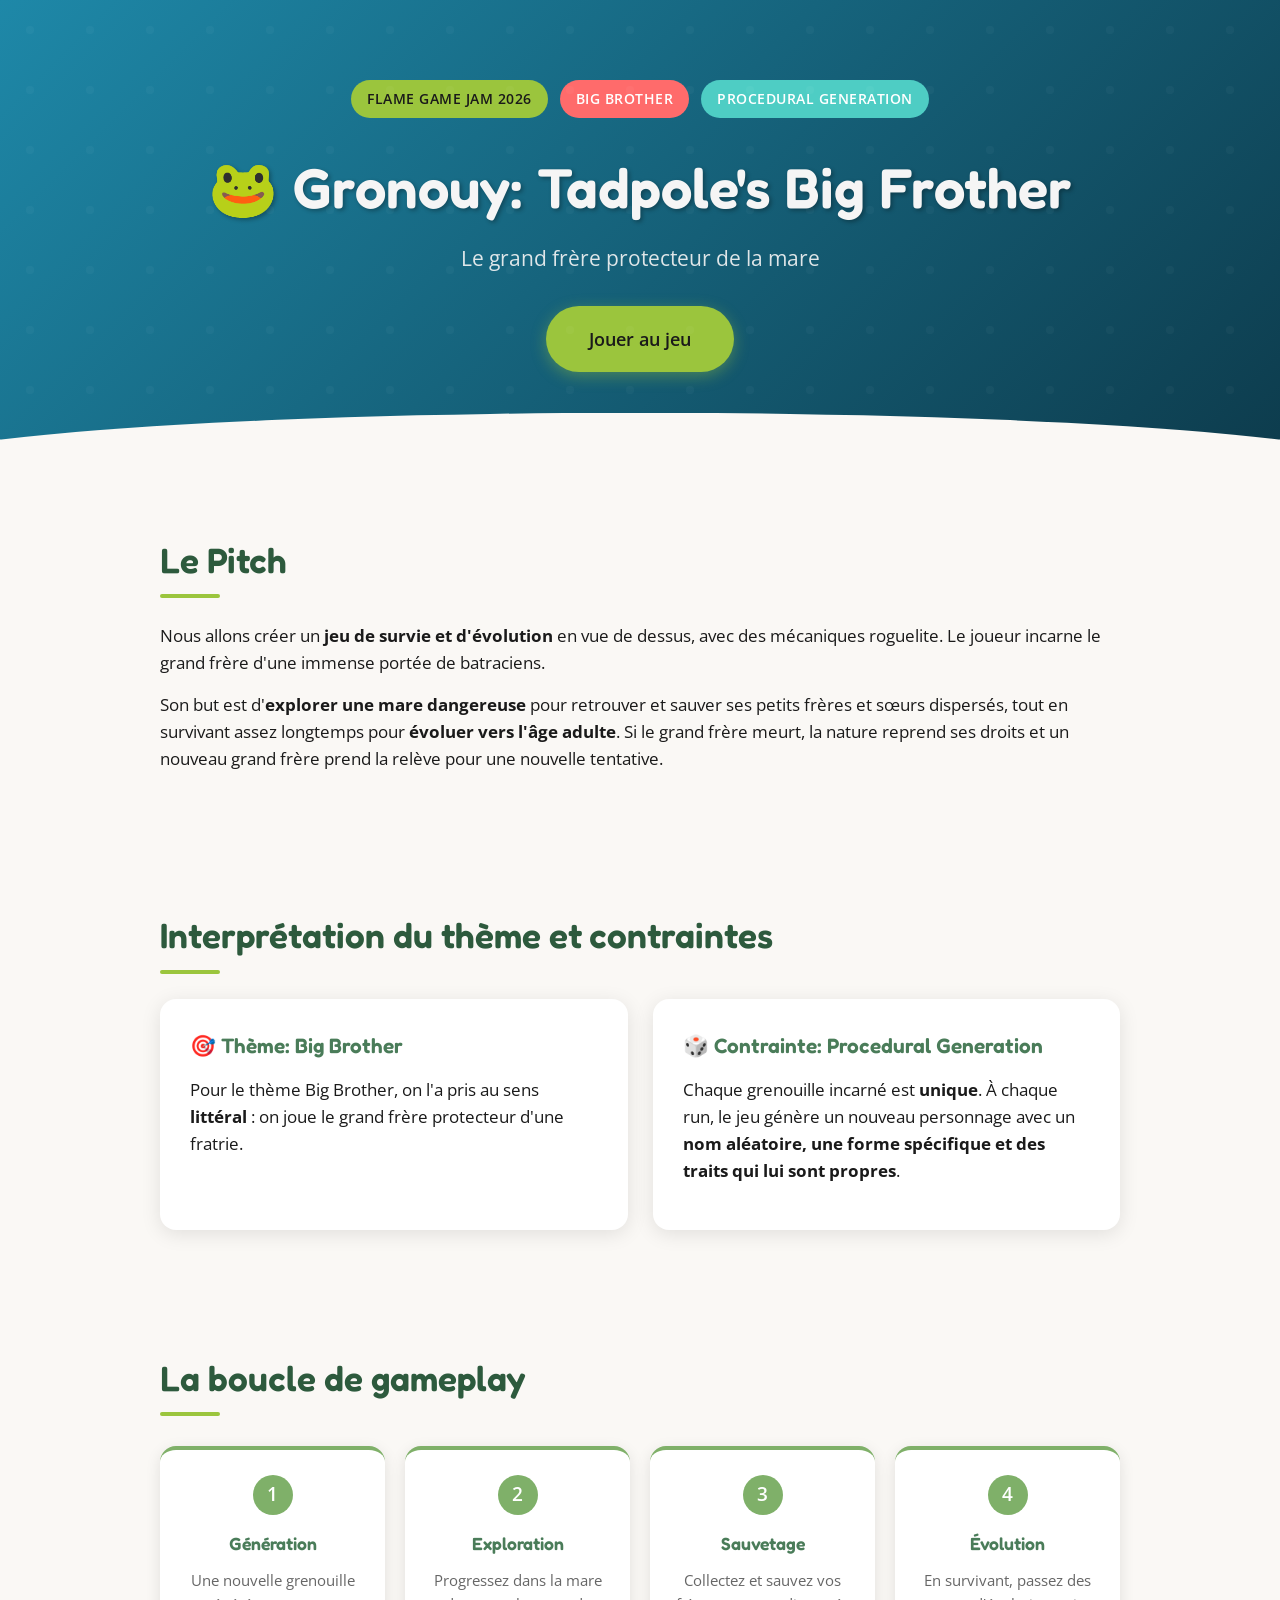
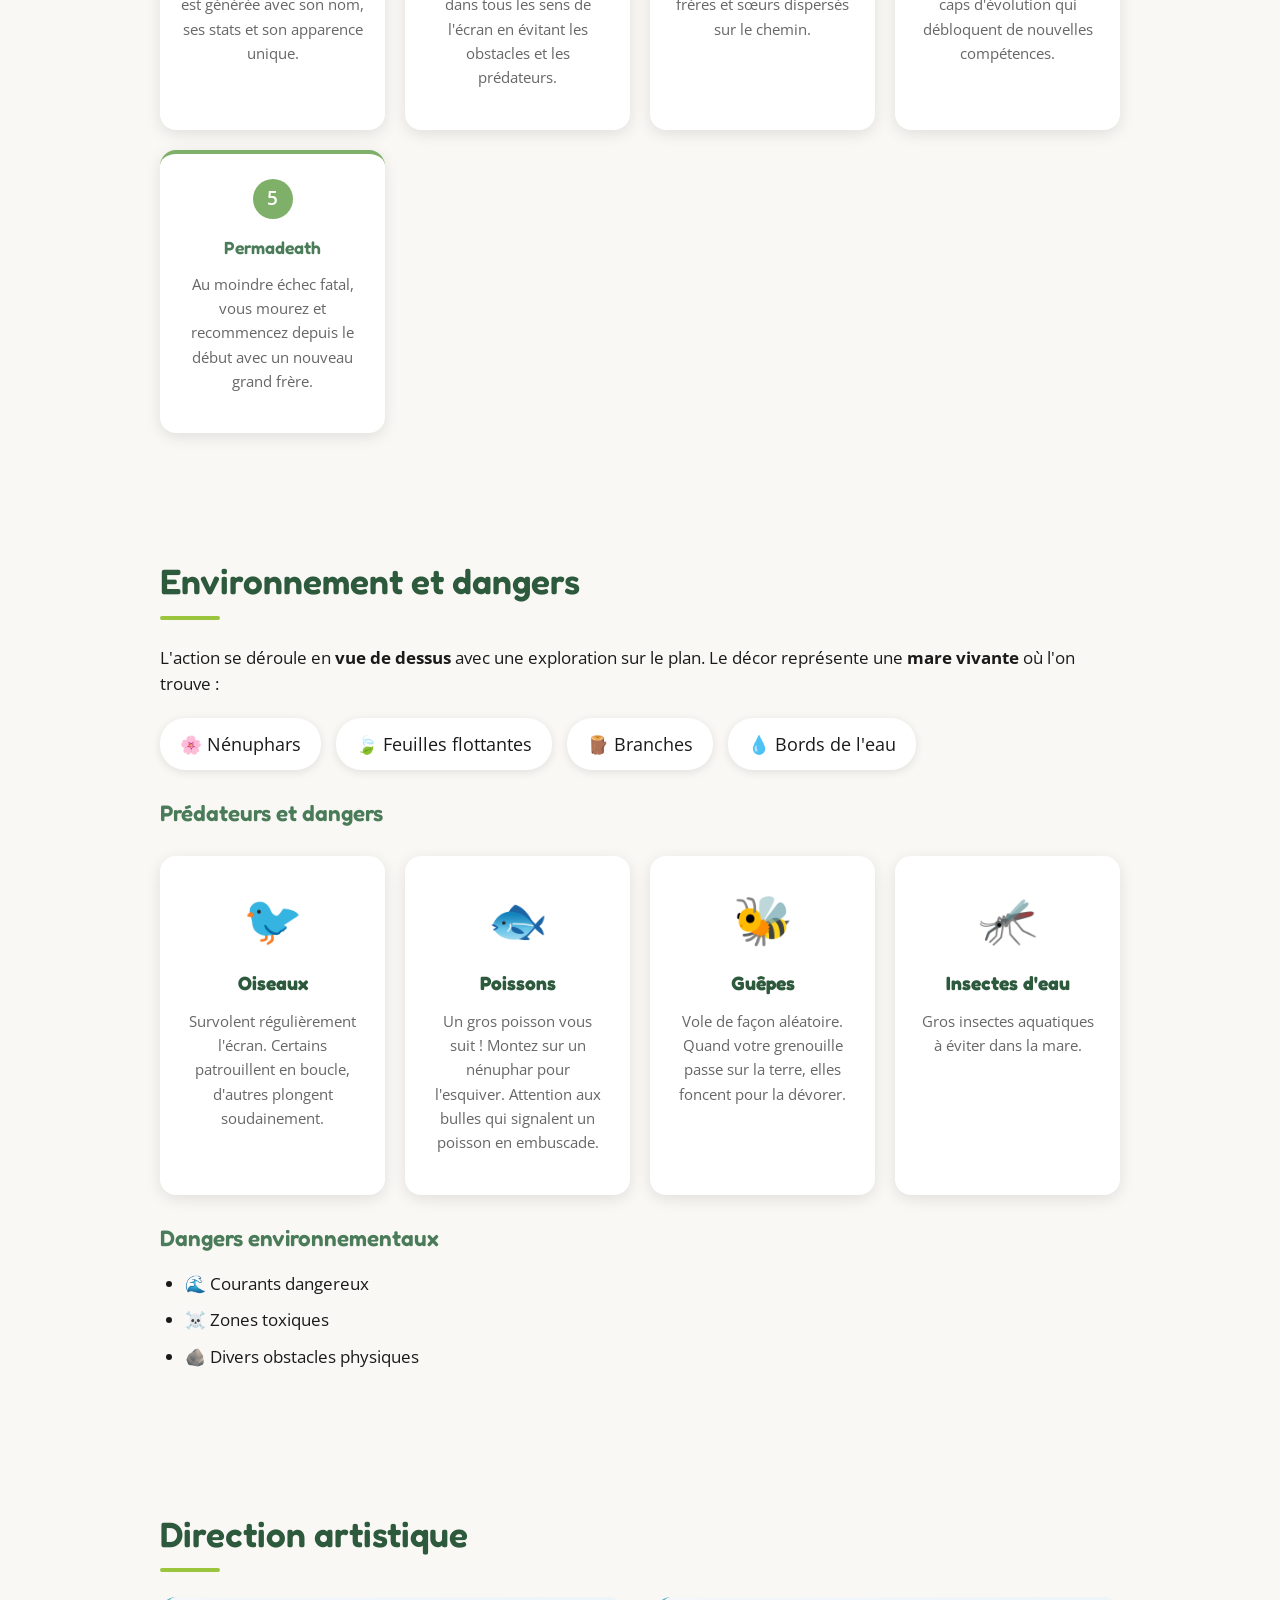
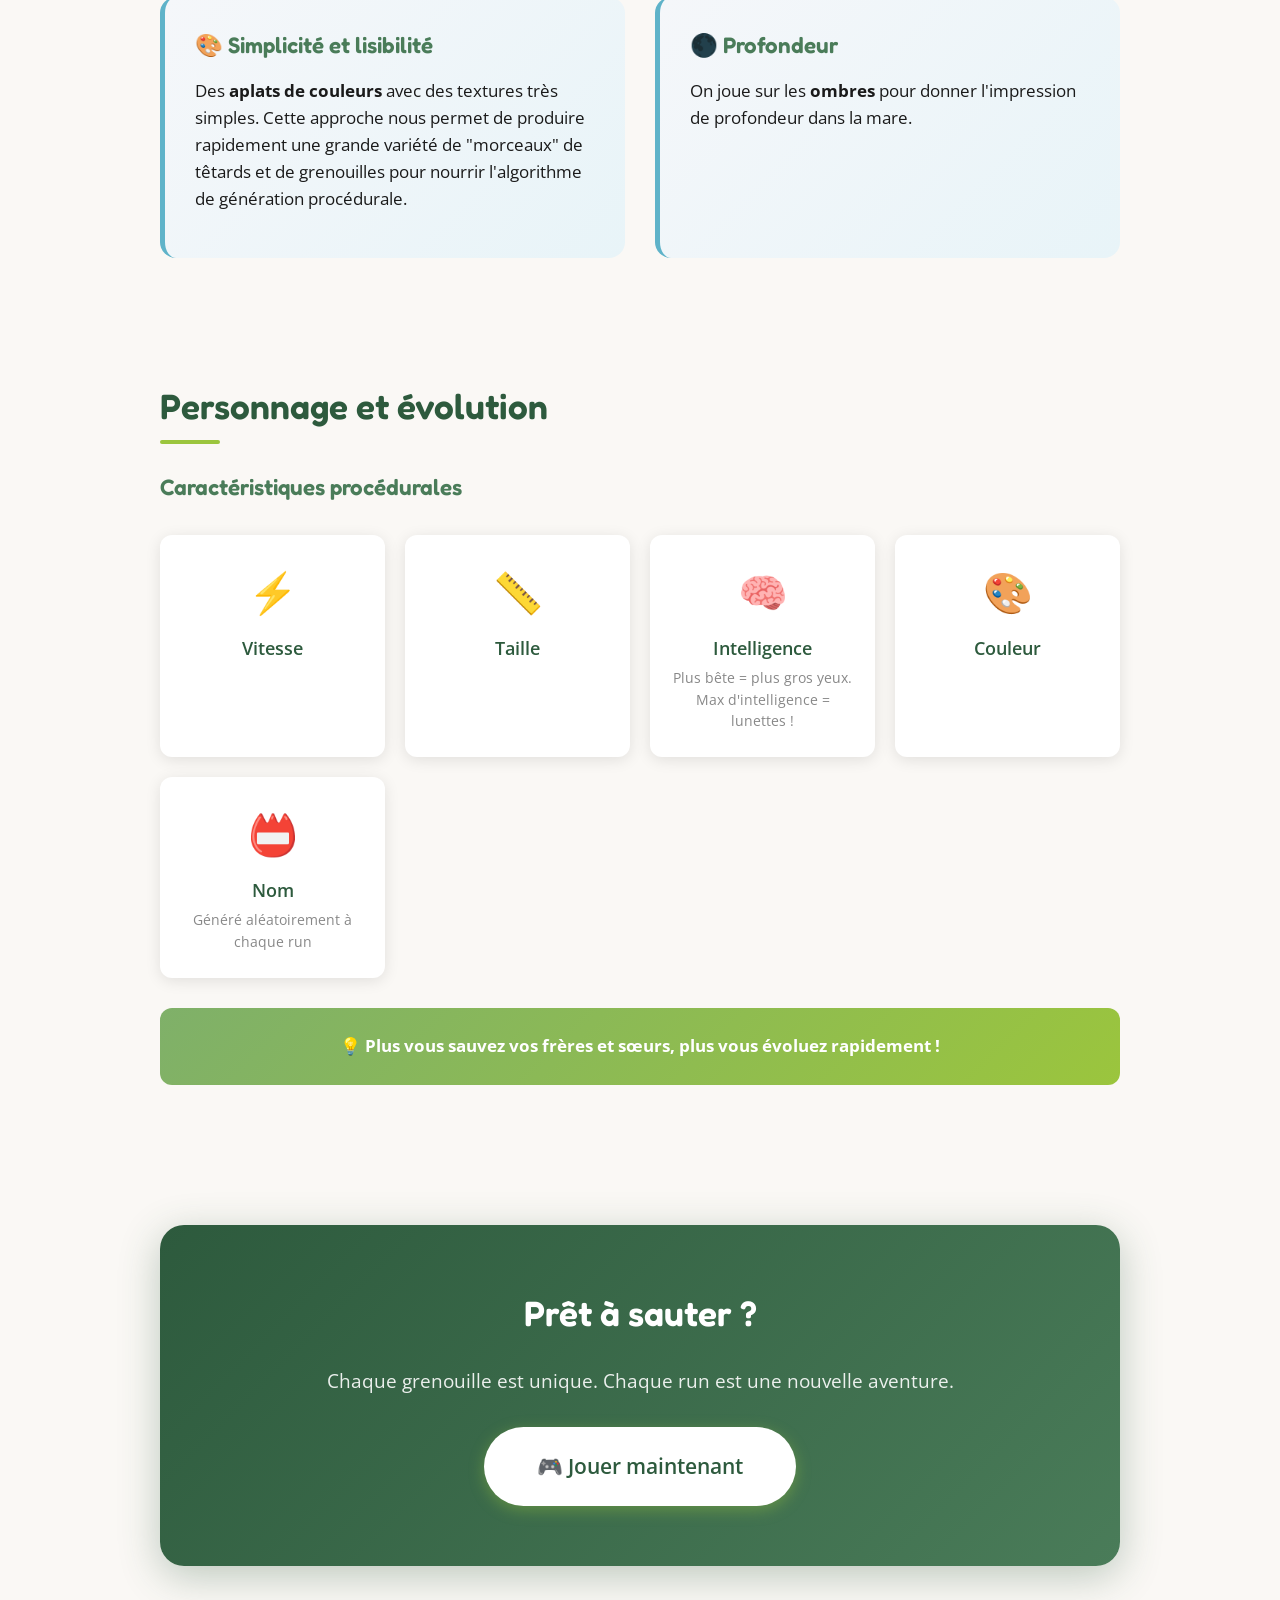
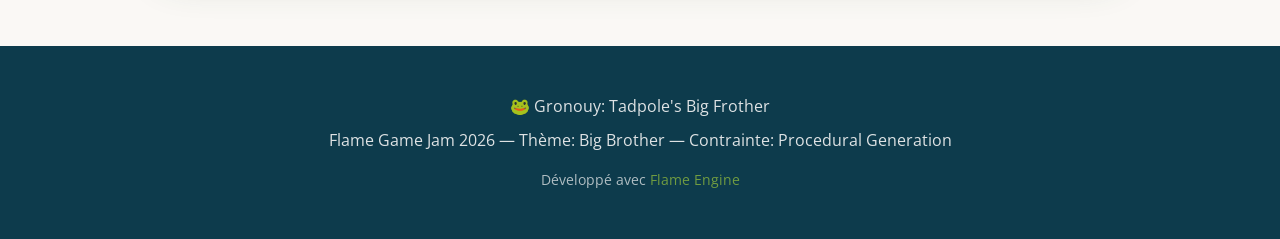
==== landing/index.html @ f9163f2c "Add landing page for GitHub Pages - Create landing/ directory with index.html and style.css - Landin" ====
<!DOCTYPE html>
<html lang="fr">
<head>
  <meta charset="UTF-8">
  <meta name="viewport" content="width=device-width, initial-scale=1.0">
  <title>Gronouy: Tadpole's Big Frother - Flame Game Jam 2026</title>
  <meta name="description" content="Un jeu de survie et d'évolution roguelite où vous incarnez le grand frère protecteur d'une fratrie de batraciens">
  <link rel="stylesheet" href="style.css">
  <link rel="preconnect" href="https://fonts.googleapis.com">
  <link rel="preconnect" href="https://fonts.gstatic.com" crossorigin>
  <link href="https://fonts.googleapis.com/css2?family=Fredoka:wght@400;600&family=Open+Sans:wght@400;600&display=swap" rel="stylesheet">
</head>
<body>
  <header class="hero">
    <div class="container">
      <div class="badges">
        <span class="badge event">Flame Game Jam 2026</span>
        <span class="badge theme">Big Brother</span>
        <span class="badge constraint">Procedural Generation</span>
      </div>
      <h1>🐸 Gronouy: Tadpole's Big Frother</h1>
      <p class="tagline">Le grand frère protecteur de la mare</p>
      <a href="play/" class="cta-button">Jouer au jeu</a>
    </div>
    <div class="pond-decoration"></div>
  </header>

  <main class="container">
    <section id="pitch" class="section">
      <h2>Le Pitch</h2>
      <p>Nous allons créer un <strong>jeu de survie et d'évolution</strong> en vue de dessus, avec des mécaniques roguelite. Le joueur incarne le grand frère d'une immense portée de batraciens.</p>
      <p>Son but est d'<strong>explorer une mare dangereuse</strong> pour retrouver et sauver ses petits frères et sœurs dispersés, tout en survivant assez longtemps pour <strong>évoluer vers l'âge adulte</strong>. Si le grand frère meurt, la nature reprend ses droits et un nouveau grand frère prend la relève pour une nouvelle tentative.</p>
    </section>

    <section id="interpretation" class="section">
      <h2>Interprétation du thème et contraintes</h2>
      <div class="cards">
        <div class="card">
          <h3>🎯 Thème: Big Brother</h3>
          <p>Pour le thème Big Brother, on l'a pris au sens <strong>littéral</strong> : on joue le grand frère protecteur d'une fratrie.</p>
        </div>
        <div class="card">
          <h3>🎲 Contrainte: Procedural Generation</h3>
          <p>Chaque grenouille incarné est <strong>unique</strong>. À chaque run, le jeu génère un nouveau personnage avec un <strong>nom aléatoire, une forme spécifique et des traits qui lui sont propres</strong>.</p>
        </div>
      </div>
    </section>

    <section id="gameplay" class="section">
      <h2>La boucle de gameplay</h2>
      <div class="steps">
        <div class="step">
          <span class="step-number">1</span>
          <h3>Génération</h3>
          <p>Une nouvelle grenouille est générée avec son nom, ses stats et son apparence unique.</p>
        </div>
        <div class="step">
          <span class="step-number">2</span>
          <h3>Exploration</h3>
          <p>Progressez dans la mare dans tous les sens de l'écran en évitant les obstacles et les prédateurs.</p>
        </div>
        <div class="step">
          <span class="step-number">3</span>
          <h3>Sauvetage</h3>
          <p>Collectez et sauvez vos frères et sœurs dispersés sur le chemin.</p>
        </div>
        <div class="step">
          <span class="step-number">4</span>
          <h3>Évolution</h3>
          <p>En survivant, passez des caps d'évolution qui débloquent de nouvelles compétences.</p>
        </div>
        <div class="step">
          <span class="step-number">5</span>
          <h3>Permadeath</h3>
          <p>Au moindre échec fatal, vous mourez et recommencez depuis le début avec un nouveau grand frère.</p>
        </div>
      </div>
    </section>

    <section id="environment" class="section">
      <h2>Environnement et dangers</h2>
      <p>L'action se déroule en <strong>vue de dessus</strong> avec une exploration sur le plan. Le décor représente une <strong>mare vivante</strong> où l'on trouve :</p>
      <ul class="environment-list">
        <li>🌸 Nénuphars</li>
        <li>🍃 Feuilles flottantes</li>
        <li>🪵 Branches</li>
        <li>💧 Bords de l'eau</li>
      </ul>
      
      <h3>Prédateurs et dangers</h3>
      <div class="enemies-grid">
        <div class="enemy">
          <span class="enemy-icon">🐦</span>
          <h4>Oiseaux</h4>
          <p>Survolent régulièrement l'écran. Certains patrouillent en boucle, d'autres plongent soudainement.</p>
        </div>
        <div class="enemy">
          <span class="enemy-icon">🐟</span>
          <h4>Poissons</h4>
          <p>Un gros poisson vous suit ! Montez sur un nénuphar pour l'esquiver. Attention aux bulles qui signalent un poisson en embuscade.</p>
        </div>
        <div class="enemy">
          <span class="enemy-icon">🐝</span>
          <h4>Guêpes</h4>
          <p>Vole de façon aléatoire. Quand votre grenouille passe sur la terre, elles foncent pour la dévorer.</p>
        </div>
        <div class="enemy">
          <span class="enemy-icon">🦟</span>
          <h4>Insectes d'eau</h4>
          <p>Gros insectes aquatiques à éviter dans la mare.</p>
        </div>
      </div>
      
      <h3>Dangers environnementaux</h3>
      <ul>
        <li>🌊 Courants dangereux</li>
        <li>☠️ Zones toxiques</li>
        <li>🪨 Divers obstacles physiques</li>
      </ul>
    </section>

    <section id="art" class="section">
      <h2>Direction artistique</h2>
      <div class="art-direction">
        <div class="art-principle">
          <h3>🎨 Simplicité et lisibilité</h3>
          <p>Des <strong>aplats de couleurs</strong> avec des textures très simples. Cette approche nous permet de produire rapidement une grande variété de "morceaux" de têtards et de grenouilles pour nourrir l'algorithme de génération procédurale.</p>
        </div>
        <div class="art-principle">
          <h3>🌑 Profondeur</h3>
          <p>On joue sur les <strong>ombres</strong> pour donner l'impression de profondeur dans la mare.</p>
        </div>
      </div>
    </section>

    <section id="character" class="section">
      <h2>Personnage et évolution</h2>
      
      <h3>Caractéristiques procédurales</h3>
      <div class="stats-grid">
        <div class="stat">
          <span class="stat-icon">⚡</span>
          <span class="stat-name">Vitesse</span>
        </div>
        <div class="stat">
          <span class="stat-icon">📏</span>
          <span class="stat-name">Taille</span>
        </div>
        <div class="stat">
          <span class="stat-icon">🧠</span>
          <span class="stat-name">Intelligence</span>
          <span class="stat-detail">Plus bête = plus gros yeux. Max d'intelligence = lunettes !</span>
        </div>
        <div class="stat">
          <span class="stat-icon">🎨</span>
          <span class="stat-name">Couleur</span>
        </div>
        <div class="stat">
          <span class="stat-icon">📛</span>
          <span class="stat-name">Nom</span>
          <span class="stat-detail">Généré aléatoirement à chaque run</span>
        </div>
      </div>
      
      <div class="evolution-note">
        <p>💡 <strong>Plus vous sauvez vos frères et sœurs, plus vous évoluez rapidement !</strong></p>
      </div>
    </section>

    <section id="play" class="section play-section">
      <div class="play-cta">
        <h2>Prêt à sauter ?</h2>
        <p>Chaque grenouille est unique. Chaque run est une nouvelle aventure.</p>
        <a href="play/" class="cta-button large">🎮 Jouer maintenant</a>
      </div>
    </section>
  </main>

  <footer>
    <div class="container">
      <p>🐸 Gronouy: Tadpole's Big Frother</p>
      <p>Flame Game Jam 2026 — Thème: Big Brother — Contrainte: Procedural Generation</p>
      <p class="credits">Développé avec <a href="https://flame-engine.org/" target="_blank" rel="noopener">Flame Engine</a></p>
    </div>
  </footer>
</body>
</html>
---- landing/style.css ----
/* Reset and base styles */
* {
  margin: 0;
  padding: 0;
  box-sizing: border-box;
}

:root {
  --primary-green: #2d5a3d;
  --secondary-green: #4a7c59;
  --light-green: #7fb069;
  --accent-green: #9bc53d;
  --water-blue: #1e88a8;
  --water-light: #5fb3c9;
  --pond-dark: #0d3b4c;
  --lily-pad: #4caf50;
  --text-dark: #1a1a1a;
  --text-light: #f5f5f5;
  --bg-cream: #faf8f5;
  --shadow: rgba(0, 0, 0, 0.1);
}

body {
  font-family: 'Open Sans', sans-serif;
  line-height: 1.6;
  color: var(--text-dark);
  background-color: var(--bg-cream);
}

h1, h2, h3 {
  font-family: 'Fredoka', sans-serif;
  font-weight: 600;
}

.container {
  max-width: 1000px;
  margin: 0 auto;
  padding: 0 20px;
}

/* Hero section */
.hero {
  background: linear-gradient(135deg, var(--water-blue) 0%, var(--pond-dark) 100%);
  color: var(--text-light);
  padding: 80px 0 100px;
  text-align: center;
  position: relative;
  overflow: hidden;
}

.hero::before {
  content: '';
  position: absolute;
  top: 0;
  left: 0;
  right: 0;
  bottom: 0;
  background: url("data:image/svg+xml,%3Csvg width='60' height='60' viewBox='0 0 60 60' xmlns='http://www.w3.org/2000/svg'%3E%3Cg fill='none' fill-rule='evenodd'%3E%3Cg fill='%23ffffff' fill-opacity='0.03'%3E%3Ccircle cx='30' cy='30' r='4'/%3E%3C/g%3E%3C/g%3E%3C/svg%3E");
  pointer-events: none;
}

.hero h1 {
  font-size: 3.5rem;
  margin-bottom: 10px;
  text-shadow: 2px 2px 4px rgba(0,0,0,0.3);
}

.tagline {
  font-size: 1.3rem;
  opacity: 0.9;
  margin-bottom: 30px;
}

/* Badges */
.badges {
  display: flex;
  justify-content: center;
  gap: 12px;
  margin-bottom: 25px;
  flex-wrap: wrap;
}

.badge {
  padding: 8px 16px;
  border-radius: 20px;
  font-size: 0.85rem;
  font-weight: 600;
  text-transform: uppercase;
  letter-spacing: 0.5px;
}

.badge.event {
  background: var(--accent-green);
  color: var(--text-dark);
}

.badge.theme {
  background: #ff6b6b;
  color: white;
}

.badge.constraint {
  background: #4ecdc4;
  color: white;
}

/* CTA Button */
.cta-button {
  display: inline-block;
  padding: 16px 40px;
  background: var(--accent-green);
  color: var(--text-dark);
  text-decoration: none;
  border-radius: 50px;
  font-weight: 600;
  font-size: 1.1rem;
  transition: all 0.3s ease;
  box-shadow: 0 4px 15px rgba(155, 197, 61, 0.4);
  border: 3px solid transparent;
}

.cta-button:hover {
  transform: translateY(-3px);
  box-shadow: 0 6px 20px rgba(155, 197, 61, 0.5);
  background: #a8d448;
}

.cta-button.large {
  padding: 20px 50px;
  font-size: 1.3rem;
}

/* Pond decoration at bottom of hero */
.pond-decoration {
  position: absolute;
  bottom: -1px;
  left: 0;
  right: 0;
  height: 60px;
  background: var(--bg-cream);
  clip-path: ellipse(60% 100% at 50% 100%);
}

/* Sections */
.section {
  padding: 60px 0;
}

.section h2 {
  font-size: 2.2rem;
  color: var(--primary-green);
  margin-bottom: 25px;
  position: relative;
  padding-bottom: 10px;
}

.section h2::after {
  content: '';
  position: absolute;
  bottom: 0;
  left: 0;
  width: 60px;
  height: 4px;
  background: var(--accent-green);
  border-radius: 2px;
}

.section h3 {
  font-size: 1.4rem;
  color: var(--secondary-green);
  margin: 25px 0 15px;
}

.section p {
  margin-bottom: 15px;
  font-size: 1.05rem;
}

/* Cards for interpretation section */
.cards {
  display: grid;
  grid-template-columns: repeat(auto-fit, minmax(300px, 1fr));
  gap: 25px;
  margin-top: 25px;
}

.card {
  background: white;
  padding: 30px;
  border-radius: 16px;
  box-shadow: 0 4px 20px var(--shadow);
  transition: transform 0.3s ease;
}

.card:hover {
  transform: translateY(-5px);
}

.card h3 {
  margin-top: 0;
  font-size: 1.3rem;
}

/* Steps for gameplay loop */
.steps {
  display: grid;
  grid-template-columns: repeat(auto-fit, minmax(180px, 1fr));
  gap: 20px;
  margin-top: 30px;
}

.step {
  background: white;
  padding: 25px 20px;
  border-radius: 16px;
  text-align: center;
  box-shadow: 0 4px 15px var(--shadow);
  position: relative;
  border-top: 4px solid var(--light-green);
}

.step-number {
  display: flex;
  align-items: center;
  justify-content: center;
  width: 40px;
  height: 40px;
  background: var(--light-green);
  color: white;
  font-weight: 600;
  font-size: 1.2rem;
  border-radius: 50%;
  margin: 0 auto 15px;
}

.step h3 {
  font-size: 1.1rem;
  margin: 10px 0;
}

.step p {
  font-size: 0.95rem;
  color: #666;
}

/* Environment list */
.environment-list {
  display: flex;
  flex-wrap: wrap;
  gap: 15px;
  list-style: none;
  margin: 20px 0;
}

.environment-list li {
  background: white;
  padding: 12px 20px;
  border-radius: 25px;
  box-shadow: 0 2px 10px var(--shadow);
  font-size: 1.1rem;
}

/* Enemies grid */
.enemies-grid {
  display: grid;
  grid-template-columns: repeat(auto-fit, minmax(220px, 1fr));
  gap: 20px;
  margin: 25px 0;
}

.enemy {
  background: white;
  padding: 25px;
  border-radius: 16px;
  text-align: center;
  box-shadow: 0 4px 15px var(--shadow);
  transition: transform 0.3s ease;
}

.enemy:hover {
  transform: scale(1.03);
}

.enemy-icon {
  font-size: 3rem;
  display: block;
  margin-bottom: 10px;
}

.enemy h4 {
  font-family: 'Fredoka', sans-serif;
  font-size: 1.2rem;
  color: var(--primary-green);
  margin-bottom: 10px;
}

.enemy p {
  font-size: 0.95rem;
  color: #666;
}

/* Art direction */
.art-direction {
  display: grid;
  grid-template-columns: repeat(auto-fit, minmax(300px, 1fr));
  gap: 30px;
  margin-top: 25px;
}

.art-principle {
  background: linear-gradient(135deg, #f5f7fa 0%, #e8f4f8 100%);
  padding: 30px;
  border-radius: 16px;
  border-left: 5px solid var(--water-light);
}

.art-principle h3 {
  margin-top: 0;
}

/* Stats grid */
.stats-grid {
  display: grid;
  grid-template-columns: repeat(auto-fit, minmax(180px, 1fr));
  gap: 20px;
  margin: 30px 0;
}

.stat {
  background: white;
  padding: 25px 20px;
  border-radius: 12px;
  text-align: center;
  box-shadow: 0 3px 15px var(--shadow);
}

.stat-icon {
  font-size: 2.5rem;
  display: block;
  margin-bottom: 10px;
}

.stat-name {
  display: block;
  font-weight: 600;
  font-size: 1.1rem;
  color: var(--primary-green);
  margin-bottom: 5px;
}

.stat-detail {
  display: block;
  font-size: 0.85rem;
  color: #888;
  margin-top: 5px;
}

/* Evolution note */
.evolution-note {
  background: linear-gradient(135deg, var(--light-green) 0%, var(--accent-green) 100%);
  color: white;
  padding: 25px 30px;
  border-radius: 12px;
  margin-top: 30px;
  text-align: center;
  font-size: 1.1rem;
}

.evolution-note p {
  margin: 0;
}

/* Play section */
.play-section {
  text-align: center;
  padding: 80px 0;
}

.play-cta {
  background: linear-gradient(135deg, var(--primary-green) 0%, var(--secondary-green) 100%);
  color: white;
  padding: 60px 40px;
  border-radius: 24px;
  box-shadow: 0 10px 40px rgba(45, 90, 61, 0.3);
}

.play-cta h2 {
  color: white;
  margin-bottom: 15px;
}

.play-cta h2::after {
  display: none;
}

.play-cta p {
  font-size: 1.2rem;
  opacity: 0.9;
  margin-bottom: 30px;
}

.play-cta .cta-button {
  background: white;
  color: var(--primary-green);
}

.play-cta .cta-button:hover {
  background: #f0f0f0;
  box-shadow: 0 6px 20px rgba(255, 255, 255, 0.3);
}

/* Footer */
footer {
  background: var(--pond-dark);
  color: var(--text-light);
  padding: 40px 0;
  text-align: center;
}

footer p {
  margin: 8px 0;
  opacity: 0.9;
}

footer .credits {
  margin-top: 15px;
  font-size: 0.9rem;
  opacity: 0.7;
}

footer a {
  color: var(--accent-green);
  text-decoration: none;
}

footer a:hover {
  text-decoration: underline;
}

/* Lists in sections */
.section ul:not(.environment-list) {
  margin: 15px 0;
  padding-left: 25px;
}

.section ul:not(.environment-list) li {
  margin: 10px 0;
  font-size: 1.05rem;
}

/* Responsive */
@media (max-width: 768px) {
  .hero {
    padding: 60px 0 80px;
  }
  
  .hero h1 {
    font-size: 2.2rem;
  }
  
  .tagline {
    font-size: 1.1rem;
  }
  
  .cta-button {
    padding: 14px 30px;
    font-size: 1rem;
  }
  
  .section h2 {
    font-size: 1.8rem;
  }
  
  .steps {
    grid-template-columns: 1fr;
  }
  
  .enemies-grid {
    grid-template-columns: 1fr;
  }
  
  .stats-grid {
    grid-template-columns: repeat(2, 1fr);
  }
  
  .play-cta {
    padding: 40px 25px;
  }
  
  .cards,
  .art-direction {
    grid-template-columns: 1fr;
  }
}

@media (max-width: 480px) {
  .hero h1 {
    font-size: 1.8rem;
  }
  
  .badges {
    flex-direction: column;
    align-items: center;
  }
  
  .badge {
    width: fit-content;
  }
  
  .stats-grid {
    grid-template-columns: 1fr;
  }
}

/* Animations */
@keyframes float {
  0%, 100% {
    transform: translateY(0);
  }
  50% {
    transform: translateY(-10px);
  }
}

.step:hover .step-number {
  animation: float 1s ease-in-out infinite;
}

/* Smooth scrolling */
html {
  scroll-behavior: smooth;
}
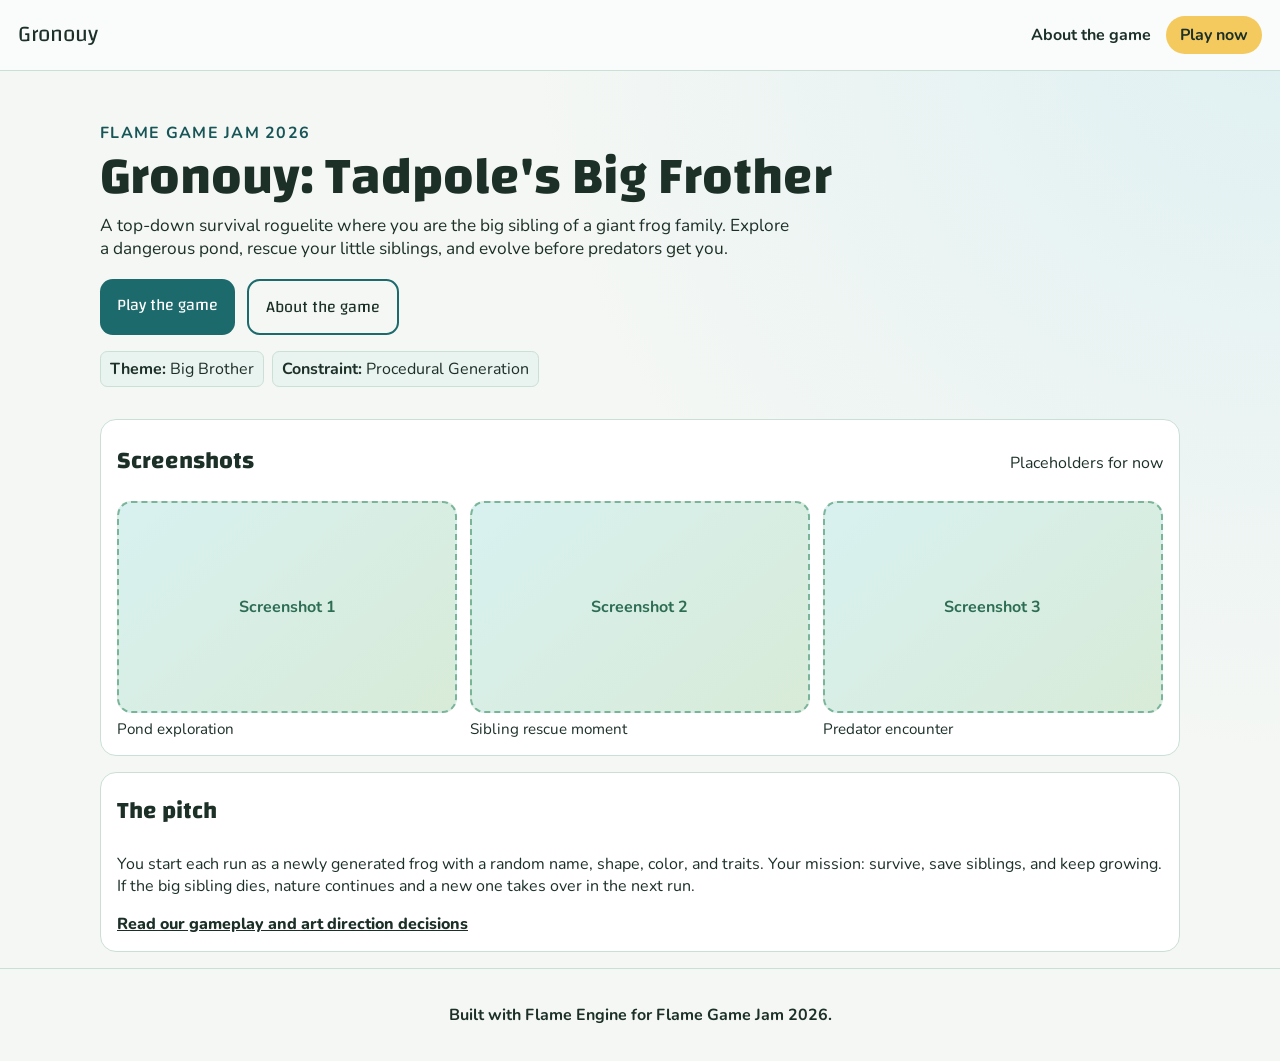
==== commit 4e3ef15f: "feat(web): add english landing + about pages" ====
--- a/landing/index.html
+++ b/landing/index.html
@@ -1,187 +1,69 @@
 <!DOCTYPE html>
-<html lang="fr">
+<html lang="en">
 <head>
   <meta charset="UTF-8">
   <meta name="viewport" content="width=device-width, initial-scale=1.0">
-  <title>Gronouy: Tadpole's Big Frother - Flame Game Jam 2026</title>
-  <meta name="description" content="Un jeu de survie et d'évolution roguelite où vous incarnez le grand frère protecteur d'une fratrie de batraciens">
-  <link rel="stylesheet" href="style.css">
+  <title>Gronouy: Tadpole's Big Frother</title>
+  <meta name="description" content="Survive the pond, save your siblings, and evolve. Built for Flame Game Jam 2026.">
   <link rel="preconnect" href="https://fonts.googleapis.com">
   <link rel="preconnect" href="https://fonts.gstatic.com" crossorigin>
-  <link href="https://fonts.googleapis.com/css2?family=Fredoka:wght@400;600&family=Open+Sans:wght@400;600&display=swap" rel="stylesheet">
+  <link href="https://fonts.googleapis.com/css2?family=Changa:wght@500;700&family=Nunito:wght@400;600;700&display=swap" rel="stylesheet">
+  <link rel="stylesheet" href="style.css">
 </head>
 <body>
-  <header class="hero">
-    <div class="container">
-      <div class="badges">
-        <span class="badge event">Flame Game Jam 2026</span>
-        <span class="badge theme">Big Brother</span>
-        <span class="badge constraint">Procedural Generation</span>
-      </div>
-      <h1>🐸 Gronouy: Tadpole's Big Frother</h1>
-      <p class="tagline">Le grand frère protecteur de la mare</p>
-      <a href="play/" class="cta-button">Jouer au jeu</a>
-    </div>
-    <div class="pond-decoration"></div>
+  <header class="topbar">
+    <a class="brand" href="./">Gronouy</a>
+    <nav class="topnav">
+      <a href="about.html">About the game</a>
+      <a class="play-pill" href="play/">Play now</a>
+    </nav>
   </header>
 
-  <main class="container">
-    <section id="pitch" class="section">
-      <h2>Le Pitch</h2>
-      <p>Nous allons créer un <strong>jeu de survie et d'évolution</strong> en vue de dessus, avec des mécaniques roguelite. Le joueur incarne le grand frère d'une immense portée de batraciens.</p>
-      <p>Son but est d'<strong>explorer une mare dangereuse</strong> pour retrouver et sauver ses petits frères et sœurs dispersés, tout en survivant assez longtemps pour <strong>évoluer vers l'âge adulte</strong>. Si le grand frère meurt, la nature reprend ses droits et un nouveau grand frère prend la relève pour une nouvelle tentative.</p>
-    </section>
-
-    <section id="interpretation" class="section">
-      <h2>Interprétation du thème et contraintes</h2>
-      <div class="cards">
-        <div class="card">
-          <h3>🎯 Thème: Big Brother</h3>
-          <p>Pour le thème Big Brother, on l'a pris au sens <strong>littéral</strong> : on joue le grand frère protecteur d'une fratrie.</p>
-        </div>
-        <div class="card">
-          <h3>🎲 Contrainte: Procedural Generation</h3>
-          <p>Chaque grenouille incarné est <strong>unique</strong>. À chaque run, le jeu génère un nouveau personnage avec un <strong>nom aléatoire, une forme spécifique et des traits qui lui sont propres</strong>.</p>
-        </div>
+  <main>
+    <section class="hero">
+      <p class="jam-line">Flame Game Jam 2026</p>
+      <h1>Gronouy: Tadpole's Big Frother</h1>
+      <p class="hero-copy">A top-down survival roguelite where you are the big sibling of a giant frog family. Explore a dangerous pond, rescue your little siblings, and evolve before predators get you.</p>
+      <div class="hero-ctas">
+        <a class="btn btn-play" href="play/">Play the game</a>
+        <a class="btn btn-ghost" href="about.html">About the game</a>
+      </div>
+      <div class="meta-tags">
+        <span><strong>Theme:</strong> Big Brother</span>
+        <span><strong>Constraint:</strong> Procedural Generation</span>
       </div>
     </section>
 
-    <section id="gameplay" class="section">
-      <h2>La boucle de gameplay</h2>
-      <div class="steps">
-        <div class="step">
-          <span class="step-number">1</span>
-          <h3>Génération</h3>
-          <p>Une nouvelle grenouille est générée avec son nom, ses stats et son apparence unique.</p>
-        </div>
-        <div class="step">
-          <span class="step-number">2</span>
-          <h3>Exploration</h3>
-          <p>Progressez dans la mare dans tous les sens de l'écran en évitant les obstacles et les prédateurs.</p>
-        </div>
-        <div class="step">
-          <span class="step-number">3</span>
-          <h3>Sauvetage</h3>
-          <p>Collectez et sauvez vos frères et sœurs dispersés sur le chemin.</p>
-        </div>
-        <div class="step">
-          <span class="step-number">4</span>
-          <h3>Évolution</h3>
-          <p>En survivant, passez des caps d'évolution qui débloquent de nouvelles compétences.</p>
-        </div>
-        <div class="step">
-          <span class="step-number">5</span>
-          <h3>Permadeath</h3>
-          <p>Au moindre échec fatal, vous mourez et recommencez depuis le début avec un nouveau grand frère.</p>
-        </div>
+    <section class="screenshots">
+      <div class="section-title-row">
+        <h2>Screenshots</h2>
+        <p>Placeholders for now</p>
+      </div>
+      <div class="shot-grid">
+        <figure class="shot">
+          <div class="shot-placeholder">Screenshot 1</div>
+          <figcaption>Pond exploration</figcaption>
+        </figure>
+        <figure class="shot">
+          <div class="shot-placeholder">Screenshot 2</div>
+          <figcaption>Sibling rescue moment</figcaption>
+        </figure>
+        <figure class="shot">
+          <div class="shot-placeholder">Screenshot 3</div>
+          <figcaption>Predator encounter</figcaption>
+        </figure>
       </div>
     </section>
 
-    <section id="environment" class="section">
-      <h2>Environnement et dangers</h2>
-      <p>L'action se déroule en <strong>vue de dessus</strong> avec une exploration sur le plan. Le décor représente une <strong>mare vivante</strong> où l'on trouve :</p>
-      <ul class="environment-list">
-        <li>🌸 Nénuphars</li>
-        <li>🍃 Feuilles flottantes</li>
-        <li>🪵 Branches</li>
-        <li>💧 Bords de l'eau</li>
-      </ul>
-      
-      <h3>Prédateurs et dangers</h3>
-      <div class="enemies-grid">
-        <div class="enemy">
-          <span class="enemy-icon">🐦</span>
-          <h4>Oiseaux</h4>
-          <p>Survolent régulièrement l'écran. Certains patrouillent en boucle, d'autres plongent soudainement.</p>
-        </div>
-        <div class="enemy">
-          <span class="enemy-icon">🐟</span>
-          <h4>Poissons</h4>
-          <p>Un gros poisson vous suit ! Montez sur un nénuphar pour l'esquiver. Attention aux bulles qui signalent un poisson en embuscade.</p>
-        </div>
-        <div class="enemy">
-          <span class="enemy-icon">🐝</span>
-          <h4>Guêpes</h4>
-          <p>Vole de façon aléatoire. Quand votre grenouille passe sur la terre, elles foncent pour la dévorer.</p>
-        </div>
-        <div class="enemy">
-          <span class="enemy-icon">🦟</span>
-          <h4>Insectes d'eau</h4>
-          <p>Gros insectes aquatiques à éviter dans la mare.</p>
-        </div>
-      </div>
-      
-      <h3>Dangers environnementaux</h3>
-      <ul>
-        <li>🌊 Courants dangereux</li>
-        <li>☠️ Zones toxiques</li>
-        <li>🪨 Divers obstacles physiques</li>
-      </ul>
-    </section>
-
-    <section id="art" class="section">
-      <h2>Direction artistique</h2>
-      <div class="art-direction">
-        <div class="art-principle">
-          <h3>🎨 Simplicité et lisibilité</h3>
-          <p>Des <strong>aplats de couleurs</strong> avec des textures très simples. Cette approche nous permet de produire rapidement une grande variété de "morceaux" de têtards et de grenouilles pour nourrir l'algorithme de génération procédurale.</p>
-        </div>
-        <div class="art-principle">
-          <h3>🌑 Profondeur</h3>
-          <p>On joue sur les <strong>ombres</strong> pour donner l'impression de profondeur dans la mare.</p>
-        </div>
-      </div>
-    </section>
-
-    <section id="character" class="section">
-      <h2>Personnage et évolution</h2>
-      
-      <h3>Caractéristiques procédurales</h3>
-      <div class="stats-grid">
-        <div class="stat">
-          <span class="stat-icon">⚡</span>
-          <span class="stat-name">Vitesse</span>
-        </div>
-        <div class="stat">
-          <span class="stat-icon">📏</span>
-          <span class="stat-name">Taille</span>
-        </div>
-        <div class="stat">
-          <span class="stat-icon">🧠</span>
-          <span class="stat-name">Intelligence</span>
-          <span class="stat-detail">Plus bête = plus gros yeux. Max d'intelligence = lunettes !</span>
-        </div>
-        <div class="stat">
-          <span class="stat-icon">🎨</span>
-          <span class="stat-name">Couleur</span>
-        </div>
-        <div class="stat">
-          <span class="stat-icon">📛</span>
-          <span class="stat-name">Nom</span>
-          <span class="stat-detail">Généré aléatoirement à chaque run</span>
-        </div>
-      </div>
-      
-      <div class="evolution-note">
-        <p>💡 <strong>Plus vous sauvez vos frères et sœurs, plus vous évoluez rapidement !</strong></p>
-      </div>
-    </section>
-
-    <section id="play" class="section play-section">
-      <div class="play-cta">
-        <h2>Prêt à sauter ?</h2>
-        <p>Chaque grenouille est unique. Chaque run est une nouvelle aventure.</p>
-        <a href="play/" class="cta-button large">🎮 Jouer maintenant</a>
-      </div>
+    <section class="quick-pitch">
+      <h2>The pitch</h2>
+      <p>You start each run as a newly generated frog with a random name, shape, color, and traits. Your mission: survive, save siblings, and keep growing. If the big sibling dies, nature continues and a new one takes over in the next run.</p>
+      <a class="inline-link" href="about.html">Read our gameplay and art direction decisions</a>
     </section>
   </main>
 
   <footer>
-    <div class="container">
-      <p>🐸 Gronouy: Tadpole's Big Frother</p>
-      <p>Flame Game Jam 2026 — Thème: Big Brother — Contrainte: Procedural Generation</p>
-      <p class="credits">Développé avec <a href="https://flame-engine.org/" target="_blank" rel="noopener">Flame Engine</a></p>
-    </div>
+    <p>Built with Flame Engine for Flame Game Jam 2026.</p>
   </footer>
 </body>
-</html>+</html>
--- a/landing/style.css
+++ b/landing/style.css
@@ -1,532 +1,221 @@
-/* Reset and base styles */
+:root {
+  --bg: #f4f7f4;
+  --ink: #1c3028;
+  --pond: #1d6a6d;
+  --leaf: #3a8d4f;
+  --sun: #f4c95d;
+  --mist: #d7ebe2;
+  --card: #ffffff;
+  --line: #cae0d6;
+}
+
 * {
-  margin: 0;
-  padding: 0;
   box-sizing: border-box;
 }
 
-:root {
-  --primary-green: #2d5a3d;
-  --secondary-green: #4a7c59;
-  --light-green: #7fb069;
-  --accent-green: #9bc53d;
-  --water-blue: #1e88a8;
-  --water-light: #5fb3c9;
-  --pond-dark: #0d3b4c;
-  --lily-pad: #4caf50;
-  --text-dark: #1a1a1a;
-  --text-light: #f5f5f5;
-  --bg-cream: #faf8f5;
-  --shadow: rgba(0, 0, 0, 0.1);
-}
-
 body {
-  font-family: 'Open Sans', sans-serif;
-  line-height: 1.6;
-  color: var(--text-dark);
-  background-color: var(--bg-cream);
-}
-
-h1, h2, h3 {
-  font-family: 'Fredoka', sans-serif;
-  font-weight: 600;
-}
-
-.container {
-  max-width: 1000px;
+  margin: 0;
+  font-family: "Nunito", sans-serif;
+  background: radial-gradient(circle at top right, #dff0f2 0%, var(--bg) 45%);
+  color: var(--ink);
+}
+
+h1,
+h2,
+.brand,
+.btn {
+  font-family: "Changa", sans-serif;
+}
+
+a {
+  color: inherit;
+}
+
+.topbar {
+  position: sticky;
+  top: 0;
+  z-index: 10;
+  display: flex;
+  justify-content: space-between;
+  align-items: center;
+  gap: 1rem;
+  padding: 0.9rem 1.1rem;
+  background: color-mix(in srgb, #ffffff 86%, var(--mist) 14%);
+  border-bottom: 1px solid var(--line);
+}
+
+.brand {
+  font-size: 1.4rem;
+  text-decoration: none;
+}
+
+.topnav {
+  display: flex;
+  align-items: center;
+  gap: 0.9rem;
+}
+
+.topnav a {
+  text-decoration: none;
+  font-weight: 700;
+}
+
+.play-pill {
+  padding: 0.5rem 0.9rem;
+  border-radius: 999px;
+  background: var(--sun);
+}
+
+main {
+  width: min(1080px, 92vw);
   margin: 0 auto;
-  padding: 0 20px;
-}
-
-/* Hero section */
+}
+
 .hero {
-  background: linear-gradient(135deg, var(--water-blue) 0%, var(--pond-dark) 100%);
-  color: var(--text-light);
-  padding: 80px 0 100px;
+  padding: 3.2rem 0 2rem;
+}
+
+.jam-line {
+  text-transform: uppercase;
+  letter-spacing: 0.08em;
+  font-weight: 700;
+  color: color-mix(in srgb, var(--pond) 80%, black 20%);
+  margin: 0;
+}
+
+h1 {
+  font-size: clamp(2rem, 6vw, 3.3rem);
+  margin: 0.4rem 0 0.6rem;
+  line-height: 1.02;
+}
+
+.hero-copy {
+  max-width: 70ch;
+  margin: 0;
+  font-size: 1.08rem;
+}
+
+.hero-ctas {
+  margin-top: 1.2rem;
+  display: flex;
+  flex-wrap: wrap;
+  gap: 0.8rem;
+}
+
+.btn {
+  display: inline-block;
+  text-decoration: none;
+  border-radius: 0.8rem;
+  padding: 0.7rem 1.05rem;
+  font-size: 1.02rem;
+}
+
+.btn-play {
+  background: var(--pond);
+  color: white;
+}
+
+.btn-ghost {
+  border: 2px solid var(--pond);
+}
+
+.meta-tags {
+  margin-top: 1rem;
+  display: flex;
+  flex-wrap: wrap;
+  gap: 0.55rem;
+}
+
+.meta-tags span {
+  background: #e9f3ef;
+  border: 1px solid var(--line);
+  padding: 0.35rem 0.55rem;
+  border-radius: 0.45rem;
+}
+
+.screenshots,
+.quick-pitch,
+.about-block,
+.page-head {
+  background: var(--card);
+  border: 1px solid var(--line);
+  border-radius: 1rem;
+  padding: 1rem;
+  margin-bottom: 1rem;
+}
+
+.section-title-row {
+  display: flex;
+  justify-content: space-between;
+  gap: 0.8rem;
+  align-items: baseline;
+}
+
+.section-title-row h2 {
+  margin: 0;
+}
+
+.shot-grid {
+  margin-top: 0.7rem;
+  display: grid;
+  grid-template-columns: repeat(3, minmax(0, 1fr));
+  gap: 0.8rem;
+}
+
+.shot {
+  margin: 0;
+}
+
+.shot-placeholder {
+  aspect-ratio: 16/10;
+  border-radius: 0.9rem;
+  border: 2px dashed #7ab59a;
+  background: linear-gradient(140deg, #d8f1f0, #d8ebd8);
+  display: grid;
+  place-items: center;
+  font-weight: 700;
+  color: #2d6d54;
+}
+
+figcaption {
+  font-size: 0.95rem;
+  margin-top: 0.35rem;
+}
+
+.quick-pitch h2,
+.about-block h2 {
+  margin-top: 0;
+}
+
+.inline-link {
+  font-weight: 800;
+}
+
+.about-main {
+  padding: 2.2rem 0;
+}
+
+ol,
+ul {
+  padding-left: 1.2rem;
+}
+
+.about-cta {
+  display: flex;
+  gap: 0.8rem;
+  flex-wrap: wrap;
+  margin: 1rem 0 2.2rem;
+}
+
+footer {
+  border-top: 1px solid var(--line);
+  padding: 1.2rem;
   text-align: center;
-  position: relative;
-  overflow: hidden;
-}
-
-.hero::before {
-  content: '';
-  position: absolute;
-  top: 0;
-  left: 0;
-  right: 0;
-  bottom: 0;
-  background: url("data:image/svg+xml,%3Csvg width='60' height='60' viewBox='0 0 60 60' xmlns='http://www.w3.org/2000/svg'%3E%3Cg fill='none' fill-rule='evenodd'%3E%3Cg fill='%23ffffff' fill-opacity='0.03'%3E%3Ccircle cx='30' cy='30' r='4'/%3E%3C/g%3E%3C/g%3E%3C/svg%3E");
-  pointer-events: none;
-}
-
-.hero h1 {
-  font-size: 3.5rem;
-  margin-bottom: 10px;
-  text-shadow: 2px 2px 4px rgba(0,0,0,0.3);
-}
-
-.tagline {
-  font-size: 1.3rem;
-  opacity: 0.9;
-  margin-bottom: 30px;
-}
-
-/* Badges */
-.badges {
-  display: flex;
-  justify-content: center;
-  gap: 12px;
-  margin-bottom: 25px;
-  flex-wrap: wrap;
-}
-
-.badge {
-  padding: 8px 16px;
-  border-radius: 20px;
-  font-size: 0.85rem;
-  font-weight: 600;
-  text-transform: uppercase;
-  letter-spacing: 0.5px;
-}
-
-.badge.event {
-  background: var(--accent-green);
-  color: var(--text-dark);
-}
-
-.badge.theme {
-  background: #ff6b6b;
-  color: white;
-}
-
-.badge.constraint {
-  background: #4ecdc4;
-  color: white;
-}
-
-/* CTA Button */
-.cta-button {
-  display: inline-block;
-  padding: 16px 40px;
-  background: var(--accent-green);
-  color: var(--text-dark);
-  text-decoration: none;
-  border-radius: 50px;
-  font-weight: 600;
-  font-size: 1.1rem;
-  transition: all 0.3s ease;
-  box-shadow: 0 4px 15px rgba(155, 197, 61, 0.4);
-  border: 3px solid transparent;
-}
-
-.cta-button:hover {
-  transform: translateY(-3px);
-  box-shadow: 0 6px 20px rgba(155, 197, 61, 0.5);
-  background: #a8d448;
-}
-
-.cta-button.large {
-  padding: 20px 50px;
-  font-size: 1.3rem;
-}
-
-/* Pond decoration at bottom of hero */
-.pond-decoration {
-  position: absolute;
-  bottom: -1px;
-  left: 0;
-  right: 0;
-  height: 60px;
-  background: var(--bg-cream);
-  clip-path: ellipse(60% 100% at 50% 100%);
-}
-
-/* Sections */
-.section {
-  padding: 60px 0;
-}
-
-.section h2 {
-  font-size: 2.2rem;
-  color: var(--primary-green);
-  margin-bottom: 25px;
-  position: relative;
-  padding-bottom: 10px;
-}
-
-.section h2::after {
-  content: '';
-  position: absolute;
-  bottom: 0;
-  left: 0;
-  width: 60px;
-  height: 4px;
-  background: var(--accent-green);
-  border-radius: 2px;
-}
-
-.section h3 {
-  font-size: 1.4rem;
-  color: var(--secondary-green);
-  margin: 25px 0 15px;
-}
-
-.section p {
-  margin-bottom: 15px;
-  font-size: 1.05rem;
-}
-
-/* Cards for interpretation section */
-.cards {
-  display: grid;
-  grid-template-columns: repeat(auto-fit, minmax(300px, 1fr));
-  gap: 25px;
-  margin-top: 25px;
-}
-
-.card {
-  background: white;
-  padding: 30px;
-  border-radius: 16px;
-  box-shadow: 0 4px 20px var(--shadow);
-  transition: transform 0.3s ease;
-}
-
-.card:hover {
-  transform: translateY(-5px);
-}
-
-.card h3 {
-  margin-top: 0;
-  font-size: 1.3rem;
-}
-
-/* Steps for gameplay loop */
-.steps {
-  display: grid;
-  grid-template-columns: repeat(auto-fit, minmax(180px, 1fr));
-  gap: 20px;
-  margin-top: 30px;
-}
-
-.step {
-  background: white;
-  padding: 25px 20px;
-  border-radius: 16px;
-  text-align: center;
-  box-shadow: 0 4px 15px var(--shadow);
-  position: relative;
-  border-top: 4px solid var(--light-green);
-}
-
-.step-number {
-  display: flex;
-  align-items: center;
-  justify-content: center;
-  width: 40px;
-  height: 40px;
-  background: var(--light-green);
-  color: white;
-  font-weight: 600;
-  font-size: 1.2rem;
-  border-radius: 50%;
-  margin: 0 auto 15px;
-}
-
-.step h3 {
-  font-size: 1.1rem;
-  margin: 10px 0;
-}
-
-.step p {
-  font-size: 0.95rem;
-  color: #666;
-}
-
-/* Environment list */
-.environment-list {
-  display: flex;
-  flex-wrap: wrap;
-  gap: 15px;
-  list-style: none;
-  margin: 20px 0;
-}
-
-.environment-list li {
-  background: white;
-  padding: 12px 20px;
-  border-radius: 25px;
-  box-shadow: 0 2px 10px var(--shadow);
-  font-size: 1.1rem;
-}
-
-/* Enemies grid */
-.enemies-grid {
-  display: grid;
-  grid-template-columns: repeat(auto-fit, minmax(220px, 1fr));
-  gap: 20px;
-  margin: 25px 0;
-}
-
-.enemy {
-  background: white;
-  padding: 25px;
-  border-radius: 16px;
-  text-align: center;
-  box-shadow: 0 4px 15px var(--shadow);
-  transition: transform 0.3s ease;
-}
-
-.enemy:hover {
-  transform: scale(1.03);
-}
-
-.enemy-icon {
-  font-size: 3rem;
-  display: block;
-  margin-bottom: 10px;
-}
-
-.enemy h4 {
-  font-family: 'Fredoka', sans-serif;
-  font-size: 1.2rem;
-  color: var(--primary-green);
-  margin-bottom: 10px;
-}
-
-.enemy p {
-  font-size: 0.95rem;
-  color: #666;
-}
-
-/* Art direction */
-.art-direction {
-  display: grid;
-  grid-template-columns: repeat(auto-fit, minmax(300px, 1fr));
-  gap: 30px;
-  margin-top: 25px;
-}
-
-.art-principle {
-  background: linear-gradient(135deg, #f5f7fa 0%, #e8f4f8 100%);
-  padding: 30px;
-  border-radius: 16px;
-  border-left: 5px solid var(--water-light);
-}
-
-.art-principle h3 {
-  margin-top: 0;
-}
-
-/* Stats grid */
-.stats-grid {
-  display: grid;
-  grid-template-columns: repeat(auto-fit, minmax(180px, 1fr));
-  gap: 20px;
-  margin: 30px 0;
-}
-
-.stat {
-  background: white;
-  padding: 25px 20px;
-  border-radius: 12px;
-  text-align: center;
-  box-shadow: 0 3px 15px var(--shadow);
-}
-
-.stat-icon {
-  font-size: 2.5rem;
-  display: block;
-  margin-bottom: 10px;
-}
-
-.stat-name {
-  display: block;
-  font-weight: 600;
-  font-size: 1.1rem;
-  color: var(--primary-green);
-  margin-bottom: 5px;
-}
-
-.stat-detail {
-  display: block;
-  font-size: 0.85rem;
-  color: #888;
-  margin-top: 5px;
-}
-
-/* Evolution note */
-.evolution-note {
-  background: linear-gradient(135deg, var(--light-green) 0%, var(--accent-green) 100%);
-  color: white;
-  padding: 25px 30px;
-  border-radius: 12px;
-  margin-top: 30px;
-  text-align: center;
-  font-size: 1.1rem;
-}
-
-.evolution-note p {
-  margin: 0;
-}
-
-/* Play section */
-.play-section {
-  text-align: center;
-  padding: 80px 0;
-}
-
-.play-cta {
-  background: linear-gradient(135deg, var(--primary-green) 0%, var(--secondary-green) 100%);
-  color: white;
-  padding: 60px 40px;
-  border-radius: 24px;
-  box-shadow: 0 10px 40px rgba(45, 90, 61, 0.3);
-}
-
-.play-cta h2 {
-  color: white;
-  margin-bottom: 15px;
-}
-
-.play-cta h2::after {
-  display: none;
-}
-
-.play-cta p {
-  font-size: 1.2rem;
-  opacity: 0.9;
-  margin-bottom: 30px;
-}
-
-.play-cta .cta-button {
-  background: white;
-  color: var(--primary-green);
-}
-
-.play-cta .cta-button:hover {
-  background: #f0f0f0;
-  box-shadow: 0 6px 20px rgba(255, 255, 255, 0.3);
-}
-
-/* Footer */
-footer {
-  background: var(--pond-dark);
-  color: var(--text-light);
-  padding: 40px 0;
-  text-align: center;
-}
-
-footer p {
-  margin: 8px 0;
-  opacity: 0.9;
-}
-
-footer .credits {
-  margin-top: 15px;
-  font-size: 0.9rem;
-  opacity: 0.7;
-}
-
-footer a {
-  color: var(--accent-green);
-  text-decoration: none;
-}
-
-footer a:hover {
-  text-decoration: underline;
-}
-
-/* Lists in sections */
-.section ul:not(.environment-list) {
-  margin: 15px 0;
-  padding-left: 25px;
-}
-
-.section ul:not(.environment-list) li {
-  margin: 10px 0;
-  font-size: 1.05rem;
-}
-
-/* Responsive */
-@media (max-width: 768px) {
-  .hero {
-    padding: 60px 0 80px;
-  }
-  
-  .hero h1 {
-    font-size: 2.2rem;
-  }
-  
-  .tagline {
-    font-size: 1.1rem;
-  }
-  
-  .cta-button {
-    padding: 14px 30px;
-    font-size: 1rem;
-  }
-  
-  .section h2 {
-    font-size: 1.8rem;
-  }
-  
-  .steps {
+  font-weight: 700;
+}
+
+@media (max-width: 850px) {
+  .shot-grid {
     grid-template-columns: 1fr;
   }
-  
-  .enemies-grid {
-    grid-template-columns: 1fr;
-  }
-  
-  .stats-grid {
-    grid-template-columns: repeat(2, 1fr);
-  }
-  
-  .play-cta {
-    padding: 40px 25px;
-  }
-  
-  .cards,
-  .art-direction {
-    grid-template-columns: 1fr;
-  }
-}
-
-@media (max-width: 480px) {
-  .hero h1 {
-    font-size: 1.8rem;
-  }
-  
-  .badges {
-    flex-direction: column;
-    align-items: center;
-  }
-  
-  .badge {
-    width: fit-content;
-  }
-  
-  .stats-grid {
-    grid-template-columns: 1fr;
-  }
-}
-
-/* Animations */
-@keyframes float {
-  0%, 100% {
-    transform: translateY(0);
-  }
-  50% {
-    transform: translateY(-10px);
-  }
-}
-
-.step:hover .step-number {
-  animation: float 1s ease-in-out infinite;
-}
-
-/* Smooth scrolling */
-html {
-  scroll-behavior: smooth;
-}+}
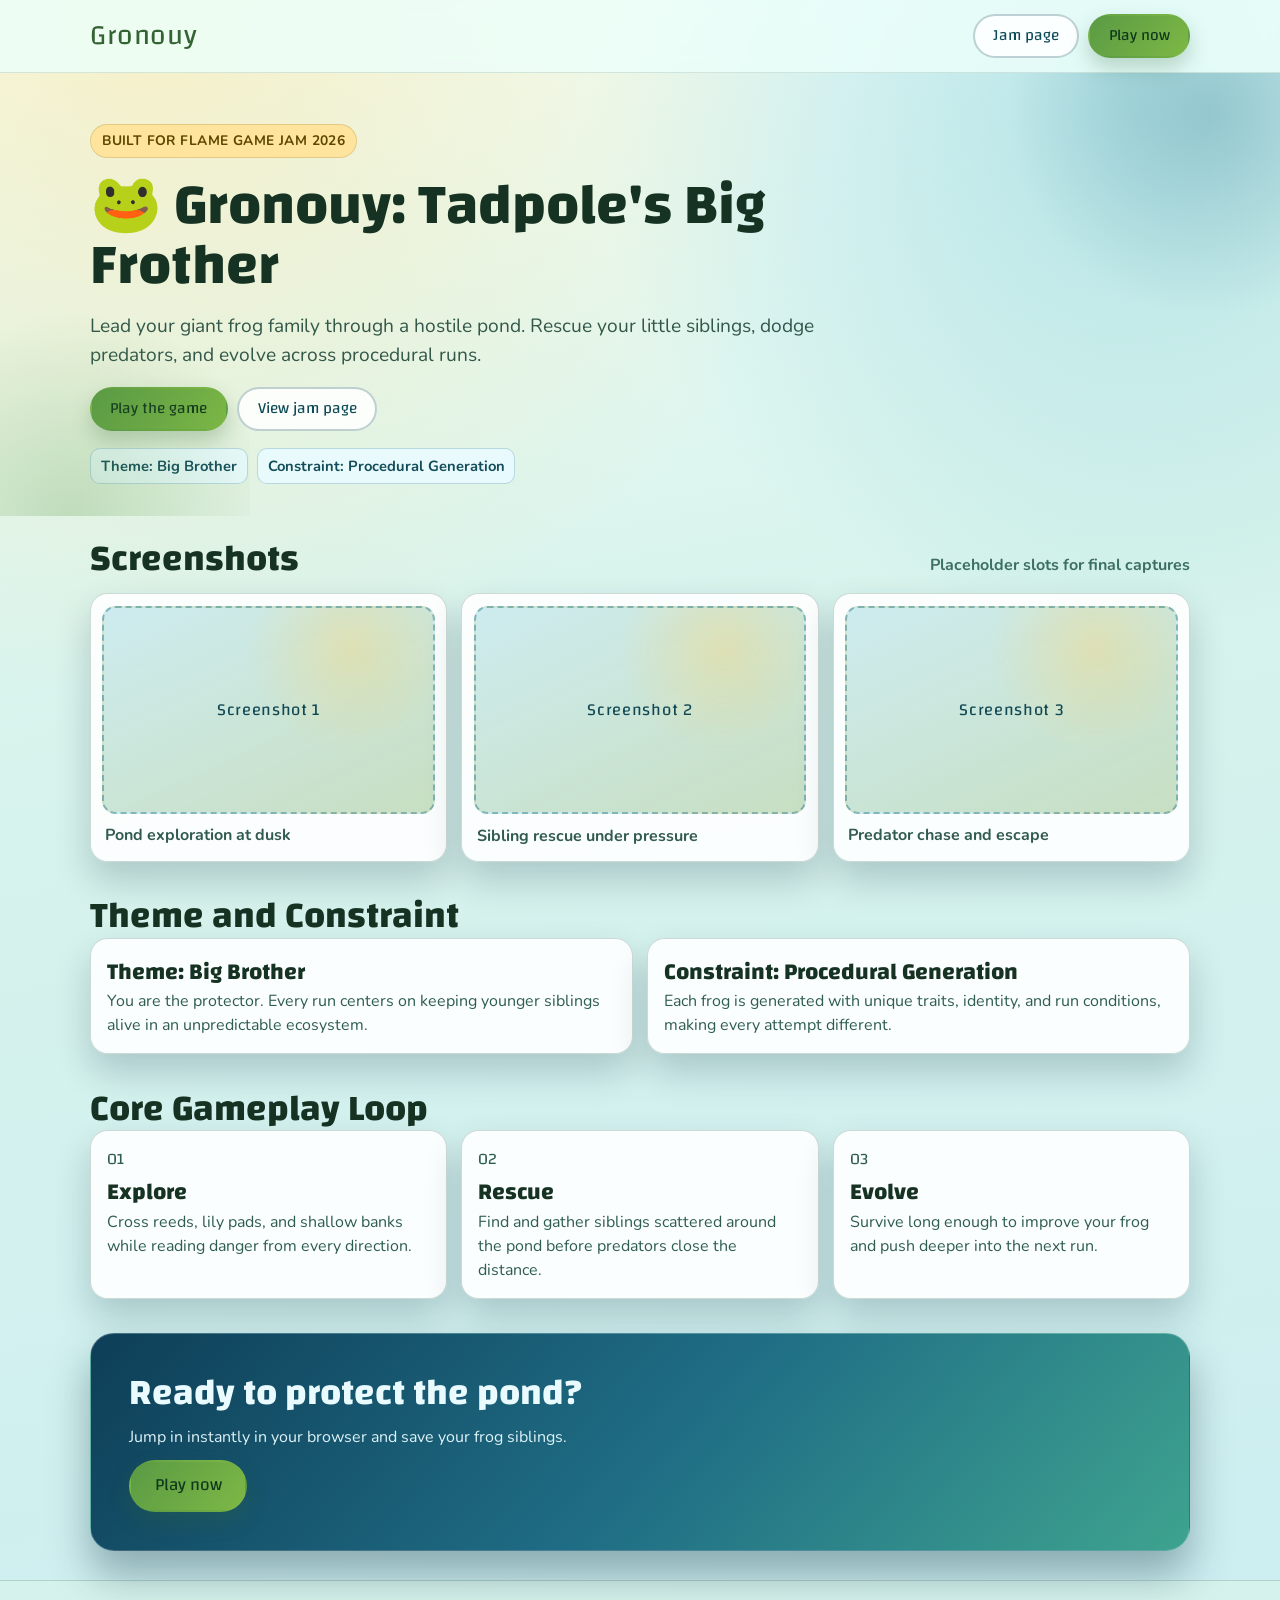
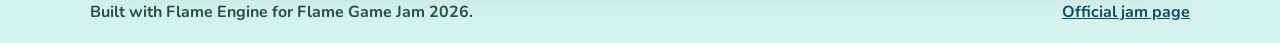
==== commit afe20462: "feat(landing): redesign homepage and remove about page" ====
--- a/landing/index.html
+++ b/landing/index.html
@@ -4,66 +4,118 @@
   <meta charset="UTF-8">
   <meta name="viewport" content="width=device-width, initial-scale=1.0">
   <title>Gronouy: Tadpole's Big Frother</title>
-  <meta name="description" content="Survive the pond, save your siblings, and evolve. Built for Flame Game Jam 2026.">
+  <meta name="description" content="Protect your frog siblings in a hostile pond. A procedural survival roguelite built for Flame Game Jam 2026.">
   <link rel="preconnect" href="https://fonts.googleapis.com">
   <link rel="preconnect" href="https://fonts.gstatic.com" crossorigin>
   <link href="https://fonts.googleapis.com/css2?family=Changa:wght@500;700&family=Nunito:wght@400;600;700&display=swap" rel="stylesheet">
   <link rel="stylesheet" href="style.css">
 </head>
 <body>
-  <header class="topbar">
-    <a class="brand" href="./">Gronouy</a>
-    <nav class="topnav">
-      <a href="about.html">About the game</a>
-      <a class="play-pill" href="play/">Play now</a>
-    </nav>
+  <header class="site-header">
+    <div class="container header-row">
+      <a class="brand" href="./">Gronouy</a>
+      <nav class="header-nav" aria-label="Primary navigation">
+        <a class="btn btn-secondary" href="https://itch.io/jam/flame-game-jam-2026" target="_blank" rel="noopener noreferrer">Jam page</a>
+        <a class="btn btn-primary" href="play/">Play now</a>
+      </nav>
+    </div>
   </header>
 
   <main>
-    <section class="hero">
-      <p class="jam-line">Flame Game Jam 2026</p>
-      <h1>Gronouy: Tadpole's Big Frother</h1>
-      <p class="hero-copy">A top-down survival roguelite where you are the big sibling of a giant frog family. Explore a dangerous pond, rescue your little siblings, and evolve before predators get you.</p>
-      <div class="hero-ctas">
-        <a class="btn btn-play" href="play/">Play the game</a>
-        <a class="btn btn-ghost" href="about.html">About the game</a>
-      </div>
-      <div class="meta-tags">
-        <span><strong>Theme:</strong> Big Brother</span>
-        <span><strong>Constraint:</strong> Procedural Generation</span>
+    <section class="hero section-reveal">
+      <div class="container hero-grid">
+        <div class="hero-content">
+          <p class="jam-badge">Built for Flame Game Jam 2026</p>
+          <h1>🐸 Gronouy: Tadpole's Big Frother</h1>
+          <p class="hero-copy">Lead your giant frog family through a hostile pond. Rescue your little siblings, dodge predators, and evolve across procedural runs.</p>
+          <div class="hero-actions">
+            <a class="btn btn-primary" href="play/">Play the game</a>
+            <a class="btn btn-secondary" href="https://itch.io/jam/flame-game-jam-2026" target="_blank" rel="noopener noreferrer">View jam page</a>
+          </div>
+          <div class="hero-meta" aria-label="Game jam choices">
+            <span>Theme: Big Brother</span>
+            <span>Constraint: Procedural Generation</span>
+          </div>
+        </div>
       </div>
     </section>
 
-    <section class="screenshots">
-      <div class="section-title-row">
-        <h2>Screenshots</h2>
-        <p>Placeholders for now</p>
-      </div>
-      <div class="shot-grid">
-        <figure class="shot">
-          <div class="shot-placeholder">Screenshot 1</div>
-          <figcaption>Pond exploration</figcaption>
-        </figure>
-        <figure class="shot">
-          <div class="shot-placeholder">Screenshot 2</div>
-          <figcaption>Sibling rescue moment</figcaption>
-        </figure>
-        <figure class="shot">
-          <div class="shot-placeholder">Screenshot 3</div>
-          <figcaption>Predator encounter</figcaption>
-        </figure>
+    <section class="section section-reveal" aria-labelledby="screenshots-title">
+      <div class="container">
+        <div class="section-head">
+          <h2 id="screenshots-title">Screenshots</h2>
+          <p>Placeholder slots for final captures</p>
+        </div>
+        <div class="screenshots-grid">
+          <figure class="panel screenshot-card">
+            <div class="screenshot-placeholder" role="img" aria-label="Placeholder screenshot one">Screenshot 1</div>
+            <figcaption>Pond exploration at dusk</figcaption>
+          </figure>
+          <figure class="panel screenshot-card">
+            <div class="screenshot-placeholder" role="img" aria-label="Placeholder screenshot two">Screenshot 2</div>
+            <figcaption>Sibling rescue under pressure</figcaption>
+          </figure>
+          <figure class="panel screenshot-card">
+            <div class="screenshot-placeholder" role="img" aria-label="Placeholder screenshot three">Screenshot 3</div>
+            <figcaption>Predator chase and escape</figcaption>
+          </figure>
+        </div>
       </div>
     </section>
 
-    <section class="quick-pitch">
-      <h2>The pitch</h2>
-      <p>You start each run as a newly generated frog with a random name, shape, color, and traits. Your mission: survive, save siblings, and keep growing. If the big sibling dies, nature continues and a new one takes over in the next run.</p>
-      <a class="inline-link" href="about.html">Read our gameplay and art direction decisions</a>
+    <section class="section section-reveal" aria-labelledby="theme-title">
+      <div class="container">
+        <h2 id="theme-title">Theme and Constraint</h2>
+        <div class="info-grid">
+          <article class="panel info-card">
+            <h3>Theme: Big Brother</h3>
+            <p>You are the protector. Every run centers on keeping younger siblings alive in an unpredictable ecosystem.</p>
+          </article>
+          <article class="panel info-card">
+            <h3>Constraint: Procedural Generation</h3>
+            <p>Each frog is generated with unique traits, identity, and run conditions, making every attempt different.</p>
+          </article>
+        </div>
+      </div>
+    </section>
+
+    <section class="section section-reveal" aria-labelledby="loop-title">
+      <div class="container">
+        <h2 id="loop-title">Core Gameplay Loop</h2>
+        <div class="loop-grid">
+          <article class="panel loop-step">
+            <p class="step-label">01</p>
+            <h3>Explore</h3>
+            <p>Cross reeds, lily pads, and shallow banks while reading danger from every direction.</p>
+          </article>
+          <article class="panel loop-step">
+            <p class="step-label">02</p>
+            <h3>Rescue</h3>
+            <p>Find and gather siblings scattered around the pond before predators close the distance.</p>
+          </article>
+          <article class="panel loop-step">
+            <p class="step-label">03</p>
+            <h3>Evolve</h3>
+            <p>Survive long enough to improve your frog and push deeper into the next run.</p>
+          </article>
+        </div>
+      </div>
+    </section>
+
+    <section class="section final-cta section-reveal" aria-labelledby="cta-title">
+      <div class="container cta-shell">
+        <h2 id="cta-title">Ready to protect the pond?</h2>
+        <p>Jump in instantly in your browser and save your frog siblings.</p>
+        <a class="btn btn-primary btn-large" href="play/">Play now</a>
+      </div>
     </section>
   </main>
 
-  <footer>
-    <p>Built with Flame Engine for Flame Game Jam 2026.</p>
+  <footer class="site-footer">
+    <div class="container footer-row">
+      <p>Built with Flame Engine for Flame Game Jam 2026.</p>
+      <a href="https://itch.io/jam/flame-game-jam-2026" target="_blank" rel="noopener noreferrer">Official jam page</a>
+    </div>
   </footer>
 </body>
 </html>
--- a/landing/style.css
+++ b/landing/style.css
@@ -1,221 +1,458 @@
 :root {
-  --bg: #f4f7f4;
-  --ink: #1c3028;
-  --pond: #1d6a6d;
-  --leaf: #3a8d4f;
-  --sun: #f4c95d;
-  --mist: #d7ebe2;
-  --card: #ffffff;
-  --line: #cae0d6;
+  --water-deep: #0e3e57;
+  --water-mid: #1f6d85;
+  --water-light: #77c8d5;
+  --leaf: #5a9a44;
+  --leaf-dark: #346334;
+  --foam: #e9fbff;
+  --sun: #ffd56a;
+  --ink: #163223;
+  --ink-soft: #33584a;
+  --card: rgba(255, 255, 255, 0.9);
+  --line: rgba(16, 74, 57, 0.2);
+  --shadow: 0 18px 36px rgba(7, 34, 48, 0.2);
 }
 
 * {
   box-sizing: border-box;
 }
 
+html {
+  scroll-behavior: smooth;
+}
+
 body {
   margin: 0;
+  color: var(--ink);
   font-family: "Nunito", sans-serif;
-  background: radial-gradient(circle at top right, #dff0f2 0%, var(--bg) 45%);
-  color: var(--ink);
+  line-height: 1.5;
+  background:
+    radial-gradient(circle at 12% 0%, rgba(255, 213, 106, 0.35), transparent 35%),
+    radial-gradient(circle at 88% 6%, rgba(119, 200, 213, 0.45), transparent 28%),
+    linear-gradient(170deg, #f4fffb 0%, #d7f3ec 40%, #cceef1 100%);
 }
 
 h1,
 h2,
+h3,
 .brand,
 .btn {
   font-family: "Changa", sans-serif;
+  margin: 0;
+}
+
+h1 {
+  font-size: clamp(2.1rem, 4.8vw, 3.6rem);
+  line-height: 1.05;
+}
+
+h2 {
+  font-size: clamp(1.65rem, 3.1vw, 2.3rem);
+  line-height: 1.12;
+}
+
+h3 {
+  font-size: clamp(1.2rem, 2.3vw, 1.45rem);
+}
+
+p {
+  margin: 0;
 }
 
 a {
   color: inherit;
 }
 
-.topbar {
+.container {
+  width: min(1100px, 92vw);
+  margin: 0 auto;
+}
+
+.site-header {
   position: sticky;
   top: 0;
-  z-index: 10;
+  z-index: 30;
+  backdrop-filter: blur(10px);
+  background: rgba(236, 255, 251, 0.82);
+  border-bottom: 1px solid rgba(22, 50, 35, 0.12);
+}
+
+.header-row {
+  min-height: 72px;
   display: flex;
   justify-content: space-between;
   align-items: center;
+  gap: 0.8rem;
+}
+
+.brand {
+  text-decoration: none;
+  color: var(--leaf-dark);
+  letter-spacing: 0.03em;
+  font-size: clamp(1.45rem, 2.3vw, 1.75rem);
+}
+
+.header-nav {
+  display: flex;
+  flex-wrap: wrap;
+  justify-content: flex-end;
+  gap: 0.55rem;
+}
+
+.btn {
+  display: inline-flex;
+  align-items: center;
+  justify-content: center;
+  min-height: 44px;
+  border-radius: 999px;
+  text-decoration: none;
+  font-size: 0.98rem;
+  line-height: 1;
+  padding: 0.78rem 1.15rem;
+  border: 2px solid transparent;
+  transition: transform 0.22s ease, box-shadow 0.22s ease, background-color 0.22s ease, color 0.22s ease;
+}
+
+.btn:hover {
+  transform: translateY(-2px);
+}
+
+.btn-primary {
+  background: linear-gradient(130deg, var(--leaf) 0%, #7db845 100%);
+  color: #10381b;
+  box-shadow: 0 10px 20px rgba(52, 99, 52, 0.25);
+}
+
+.btn-secondary {
+  background: rgba(255, 255, 255, 0.85);
+  color: #0e4a56;
+  border-color: rgba(14, 74, 86, 0.26);
+}
+
+.btn-large {
+  font-size: 1.08rem;
+  padding: 0.94rem 1.45rem;
+}
+
+.section {
+  padding: 1.2rem 0 0.7rem;
+}
+
+.hero {
+  padding: clamp(2.4rem, 4vw, 3.9rem) 0 clamp(1.4rem, 2.5vw, 2.2rem);
+  position: relative;
+  overflow: clip;
+}
+
+.hero::before,
+.hero::after {
+  content: "";
+  position: absolute;
+  pointer-events: none;
+}
+
+.hero::before {
+  width: 420px;
+  height: 420px;
+  right: -140px;
+  top: -170px;
+  background: radial-gradient(circle, rgba(31, 109, 133, 0.26) 0%, rgba(31, 109, 133, 0) 68%);
+  animation: drift 11s ease-in-out infinite;
+}
+
+.hero::after {
+  width: 360px;
+  height: 220px;
+  left: -110px;
+  bottom: 0;
+  background: radial-gradient(circle at 50% 100%, rgba(90, 154, 68, 0.26), transparent 72%);
+  animation: drift 9s ease-in-out infinite reverse;
+}
+
+.hero-grid {
+  display: grid;
   gap: 1rem;
-  padding: 0.9rem 1.1rem;
-  background: color-mix(in srgb, #ffffff 86%, var(--mist) 14%);
-  border-bottom: 1px solid var(--line);
-}
-
-.brand {
-  font-size: 1.4rem;
-  text-decoration: none;
-}
-
-.topnav {
-  display: flex;
-  align-items: center;
+}
+
+.hero-content {
+  max-width: 760px;
+  display: grid;
+  gap: 0.95rem;
+}
+
+.jam-badge {
+  width: fit-content;
+  padding: 0.34rem 0.7rem;
+  border-radius: 999px;
+  background: color-mix(in srgb, var(--sun) 65%, white 35%);
+  border: 1px solid rgba(89, 66, 0, 0.16);
+  color: #5c4600;
+  font-weight: 700;
+  font-size: 0.86rem;
+  letter-spacing: 0.03em;
+  text-transform: uppercase;
+}
+
+.hero-copy {
+  font-size: clamp(1rem, 1.5vw, 1.2rem);
+  color: var(--ink-soft);
+  max-width: 64ch;
+}
+
+.hero-actions {
+  display: flex;
+  flex-wrap: wrap;
+  gap: 0.6rem;
+}
+
+.hero-meta {
+  display: flex;
+  flex-wrap: wrap;
+  gap: 0.55rem;
+}
+
+.hero-meta span {
+  background: rgba(233, 251, 255, 0.88);
+  border: 1px solid rgba(31, 109, 133, 0.24);
+  color: #144d5a;
+  padding: 0.38rem 0.62rem;
+  border-radius: 0.62rem;
+  font-weight: 700;
+  font-size: 0.92rem;
+}
+
+.section-head {
+  display: flex;
+  justify-content: space-between;
+  align-items: baseline;
+  flex-wrap: wrap;
+  gap: 0.55rem;
+  margin-bottom: 0.8rem;
+}
+
+.section-head p {
+  color: #3d6f61;
+  font-weight: 700;
+}
+
+.panel {
+  background: var(--card);
+  border: 1px solid var(--line);
+  border-radius: 1.1rem;
+  box-shadow: var(--shadow);
+}
+
+.screenshots-grid,
+.info-grid,
+.loop-grid {
+  display: grid;
   gap: 0.9rem;
 }
 
-.topnav a {
-  text-decoration: none;
-  font-weight: 700;
-}
-
-.play-pill {
-  padding: 0.5rem 0.9rem;
-  border-radius: 999px;
-  background: var(--sun);
-}
-
-main {
-  width: min(1080px, 92vw);
-  margin: 0 auto;
-}
-
-.hero {
-  padding: 3.2rem 0 2rem;
-}
-
-.jam-line {
-  text-transform: uppercase;
-  letter-spacing: 0.08em;
-  font-weight: 700;
-  color: color-mix(in srgb, var(--pond) 80%, black 20%);
+.screenshots-grid {
+  grid-template-columns: 1fr;
+}
+
+.screenshot-card {
   margin: 0;
-}
-
-h1 {
-  font-size: clamp(2rem, 6vw, 3.3rem);
-  margin: 0.4rem 0 0.6rem;
-  line-height: 1.02;
-}
-
-.hero-copy {
-  max-width: 70ch;
-  margin: 0;
-  font-size: 1.08rem;
-}
-
-.hero-ctas {
-  margin-top: 1.2rem;
+  padding: 0.7rem;
+}
+
+.screenshot-placeholder {
+  aspect-ratio: 16 / 10;
+  border-radius: 0.85rem;
+  border: 2px dashed rgba(17, 104, 116, 0.4);
+  background:
+    radial-gradient(circle at 75% 20%, rgba(255, 213, 106, 0.35), transparent 35%),
+    linear-gradient(155deg, rgba(119, 200, 213, 0.35), rgba(90, 154, 68, 0.32));
+  color: #0f4752;
+  display: grid;
+  place-items: center;
+  font-family: "Changa", sans-serif;
+  letter-spacing: 0.04em;
+  font-size: 1.05rem;
+}
+
+figcaption {
+  padding: 0.62rem 0.2rem 0.15rem;
+  color: #325b4f;
+  font-weight: 700;
+}
+
+.info-grid,
+.loop-grid {
+  grid-template-columns: 1fr;
+}
+
+.info-card,
+.loop-step {
+  padding: 1rem;
+  transition: transform 0.25s ease, box-shadow 0.25s ease;
+}
+
+.info-card p,
+.loop-step p {
+  color: #2e5d4f;
+}
+
+.step-label {
+  font-family: "Changa", sans-serif;
+  color: var(--water-mid);
+  margin-bottom: 0.25rem;
+}
+
+.final-cta {
+  padding-bottom: 1.8rem;
+}
+
+.cta-shell {
+  background: linear-gradient(132deg, var(--water-deep) 0%, var(--water-mid) 52%, #3ea38f 100%);
+  color: var(--foam);
+  border-radius: 1.5rem;
+  border: 1px solid rgba(255, 255, 255, 0.2);
+  box-shadow: 0 24px 40px rgba(11, 47, 59, 0.35);
+  padding: clamp(1.3rem, 3.1vw, 2.4rem);
+  display: grid;
+  justify-items: start;
+  gap: 0.7rem;
+}
+
+.cta-shell p {
+  color: rgba(233, 251, 255, 0.95);
+}
+
+.site-footer {
+  border-top: 1px solid rgba(16, 74, 57, 0.2);
+  padding: 1.2rem 0;
+  background: rgba(219, 244, 236, 0.65);
+}
+
+.footer-row {
   display: flex;
   flex-wrap: wrap;
   gap: 0.8rem;
-}
-
-.btn {
-  display: inline-block;
-  text-decoration: none;
-  border-radius: 0.8rem;
-  padding: 0.7rem 1.05rem;
-  font-size: 1.02rem;
-}
-
-.btn-play {
-  background: var(--pond);
-  color: white;
-}
-
-.btn-ghost {
-  border: 2px solid var(--pond);
-}
-
-.meta-tags {
-  margin-top: 1rem;
-  display: flex;
-  flex-wrap: wrap;
-  gap: 0.55rem;
-}
-
-.meta-tags span {
-  background: #e9f3ef;
-  border: 1px solid var(--line);
-  padding: 0.35rem 0.55rem;
-  border-radius: 0.45rem;
-}
-
-.screenshots,
-.quick-pitch,
-.about-block,
-.page-head {
-  background: var(--card);
-  border: 1px solid var(--line);
-  border-radius: 1rem;
-  padding: 1rem;
-  margin-bottom: 1rem;
-}
-
-.section-title-row {
-  display: flex;
   justify-content: space-between;
-  gap: 0.8rem;
-  align-items: baseline;
-}
-
-.section-title-row h2 {
-  margin: 0;
-}
-
-.shot-grid {
-  margin-top: 0.7rem;
-  display: grid;
-  grid-template-columns: repeat(3, minmax(0, 1fr));
-  gap: 0.8rem;
-}
-
-.shot {
-  margin: 0;
-}
-
-.shot-placeholder {
-  aspect-ratio: 16/10;
-  border-radius: 0.9rem;
-  border: 2px dashed #7ab59a;
-  background: linear-gradient(140deg, #d8f1f0, #d8ebd8);
-  display: grid;
-  place-items: center;
-  font-weight: 700;
-  color: #2d6d54;
-}
-
-figcaption {
-  font-size: 0.95rem;
-  margin-top: 0.35rem;
-}
-
-.quick-pitch h2,
-.about-block h2 {
-  margin-top: 0;
-}
-
-.inline-link {
-  font-weight: 800;
-}
-
-.about-main {
-  padding: 2.2rem 0;
-}
-
-ol,
-ul {
-  padding-left: 1.2rem;
-}
-
-.about-cta {
-  display: flex;
-  gap: 0.8rem;
-  flex-wrap: wrap;
-  margin: 1rem 0 2.2rem;
-}
-
-footer {
-  border-top: 1px solid var(--line);
-  padding: 1.2rem;
-  text-align: center;
-  font-weight: 700;
-}
-
-@media (max-width: 850px) {
-  .shot-grid {
-    grid-template-columns: 1fr;
-  }
-}
+  align-items: center;
+}
+
+.footer-row p {
+  font-weight: 700;
+  color: #255344;
+}
+
+.footer-row a {
+  color: #0f4f5c;
+  font-weight: 700;
+}
+
+.section-reveal {
+  animation: rise-in 0.55s ease both;
+}
+
+.section-reveal:nth-of-type(2) {
+  animation-delay: 0.08s;
+}
+
+.section-reveal:nth-of-type(3) {
+  animation-delay: 0.14s;
+}
+
+.section-reveal:nth-of-type(4) {
+  animation-delay: 0.2s;
+}
+
+.section-reveal:nth-of-type(5) {
+  animation-delay: 0.26s;
+}
+
+.section-reveal:nth-of-type(6) {
+  animation-delay: 0.32s;
+}
+
+.panel:hover,
+.btn:hover {
+  box-shadow: 0 14px 28px rgba(12, 61, 56, 0.24);
+}
+
+.info-card:hover,
+.loop-step:hover {
+  transform: translateY(-4px);
+}
+
+.btn:focus-visible,
+a:focus-visible {
+  outline: 3px solid rgba(7, 114, 126, 0.52);
+  outline-offset: 2px;
+}
+
+@keyframes rise-in {
+  from {
+    opacity: 0;
+    transform: translateY(10px);
+  }
+  to {
+    opacity: 1;
+    transform: translateY(0);
+  }
+}
+
+@keyframes drift {
+  0%,
+  100% {
+    transform: translate3d(0, 0, 0);
+  }
+  50% {
+    transform: translate3d(0, 8px, 0);
+  }
+}
+
+@media (min-width: 720px) {
+  .screenshots-grid,
+  .info-grid {
+    grid-template-columns: repeat(2, minmax(0, 1fr));
+  }
+
+  .loop-grid {
+    grid-template-columns: repeat(3, minmax(0, 1fr));
+  }
+
+}
+
+@media (min-width: 1024px) {
+  .hero-content {
+    gap: 1.05rem;
+  }
+
+  .screenshots-grid {
+    grid-template-columns: repeat(3, minmax(0, 1fr));
+  }
+
+  .section {
+    padding-top: 1.45rem;
+  }
+}
+
+@media (max-width: 520px) {
+  .header-row {
+    min-height: 82px;
+    align-items: flex-start;
+    padding: 0.65rem 0;
+  }
+
+  .brand {
+    margin-top: 0.42rem;
+  }
+}
+
+@media (prefers-reduced-motion: reduce) {
+  html {
+    scroll-behavior: auto;
+  }
+
+  *,
+  *::before,
+  *::after {
+    animation: none !important;
+    transition: none !important;
+  }
+}
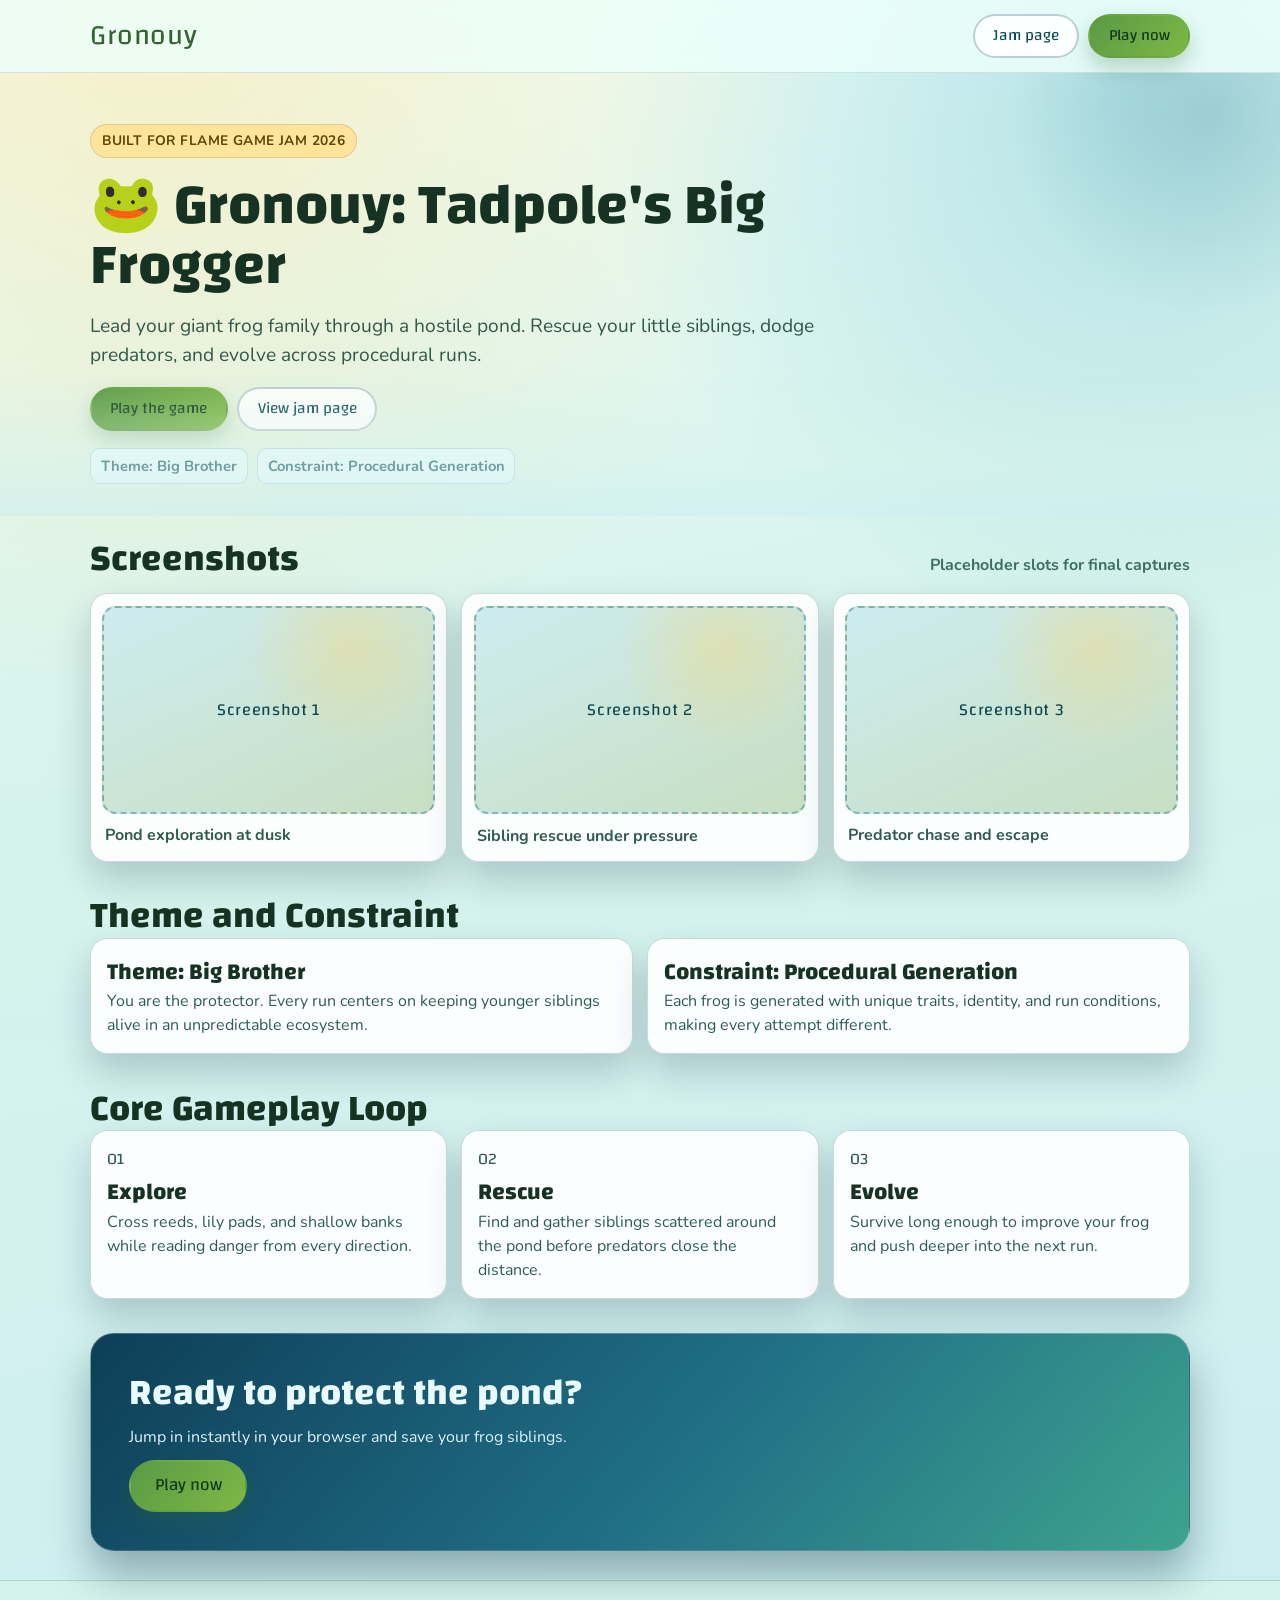
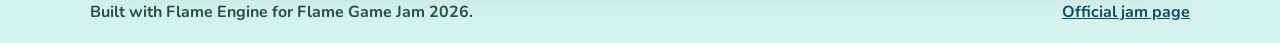
==== commit dd084746: "Rename Big Frother to Big Frogger" ====
--- a/landing/index.html
+++ b/landing/index.html
@@ -3,7 +3,7 @@
 <head>
   <meta charset="UTF-8">
   <meta name="viewport" content="width=device-width, initial-scale=1.0">
-  <title>Gronouy: Tadpole's Big Frother</title>
+  <title>Gronouy: Tadpole's Big Frogger</title>
   <meta name="description" content="Protect your frog siblings in a hostile pond. A procedural survival roguelite built for Flame Game Jam 2026.">
   <link rel="preconnect" href="https://fonts.googleapis.com">
   <link rel="preconnect" href="https://fonts.gstatic.com" crossorigin>
@@ -26,7 +26,7 @@
       <div class="container hero-grid">
         <div class="hero-content">
           <p class="jam-badge">Built for Flame Game Jam 2026</p>
-          <h1>🐸 Gronouy: Tadpole's Big Frother</h1>
+          <h1>🐸 Gronouy: Tadpole's Big Frogger</h1>
           <p class="hero-copy">Lead your giant frog family through a hostile pond. Rescue your little siblings, dodge predators, and evolve across procedural runs.</p>
           <div class="hero-actions">
             <a class="btn btn-primary" href="play/">Play the game</a>
--- a/landing/style.css
+++ b/landing/style.css
@@ -141,7 +141,7 @@
 .hero {
   padding: clamp(2.4rem, 4vw, 3.9rem) 0 clamp(1.4rem, 2.5vw, 2.2rem);
   position: relative;
-  overflow: clip;
+  overflow: hidden;
 }
 
 .hero::before,
@@ -156,17 +156,22 @@
   height: 420px;
   right: -140px;
   top: -170px;
-  background: radial-gradient(circle, rgba(31, 109, 133, 0.26) 0%, rgba(31, 109, 133, 0) 68%);
+  background: radial-gradient(circle, rgba(31, 109, 133, 0.2) 0%, rgba(31, 109, 133, 0) 68%);
   animation: drift 11s ease-in-out infinite;
 }
 
 .hero::after {
-  width: 360px;
-  height: 220px;
-  left: -110px;
-  bottom: 0;
-  background: radial-gradient(circle at 50% 100%, rgba(90, 154, 68, 0.26), transparent 72%);
-  animation: drift 9s ease-in-out infinite reverse;
+  left: 0;
+  right: 0;
+  height: 140px;
+  bottom: -1px;
+  background: linear-gradient(
+    to bottom,
+    rgba(215, 243, 236, 0) 0%,
+    rgba(215, 243, 236, 0.48) 62%,
+    rgba(204, 238, 241, 0.58) 100%
+  );
+  animation: none;
 }
 
 .hero-grid {
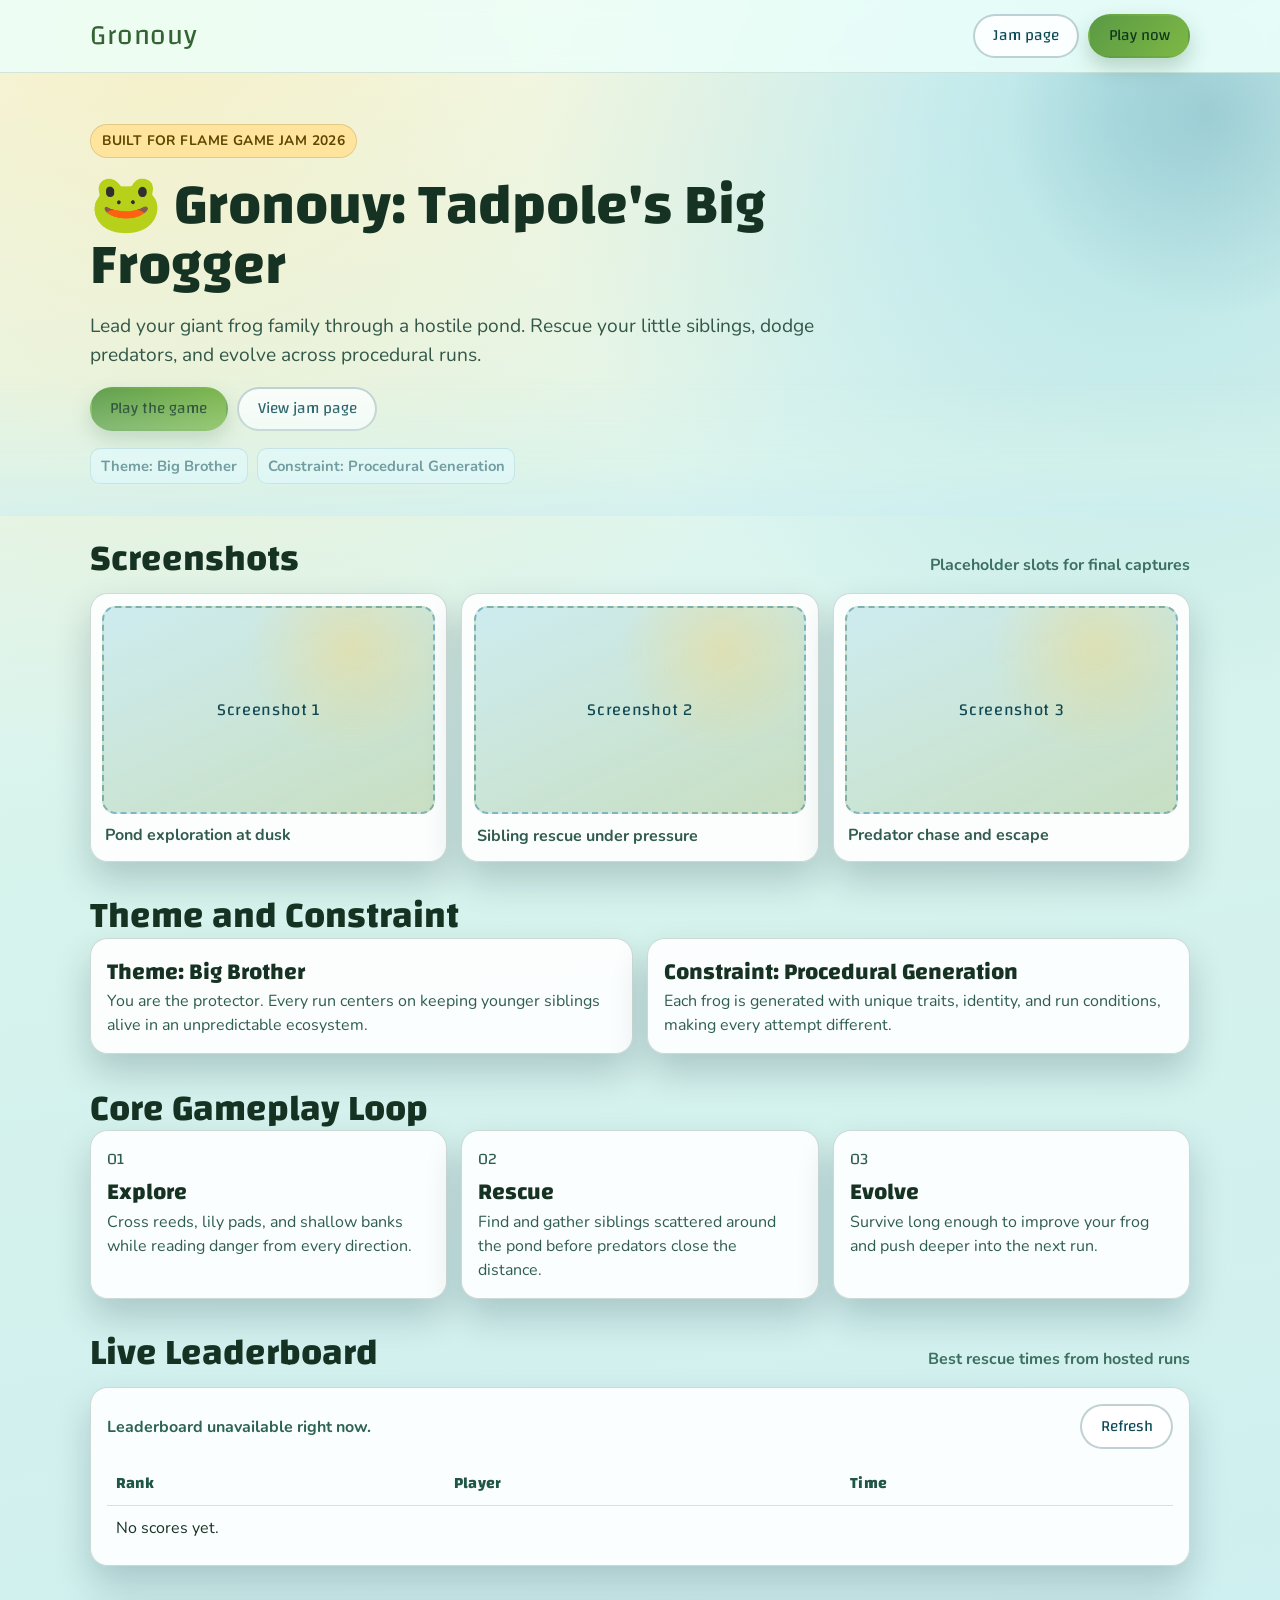
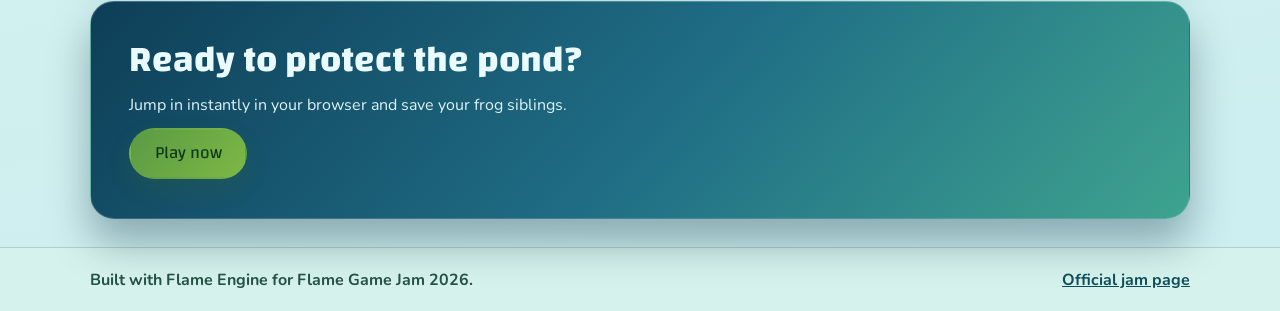
==== commit 462ff946: "Show live leaderboard on landing page" ====
--- a/landing/index.html
+++ b/landing/index.html
@@ -102,6 +102,37 @@
       </div>
     </section>
 
+    <section class="section section-reveal" aria-labelledby="leaderboard-title">
+      <div class="container">
+        <div class="section-head">
+          <h2 id="leaderboard-title">Live Leaderboard</h2>
+          <p>Best rescue times from hosted runs</p>
+        </div>
+        <div class="panel leaderboard-panel">
+          <div class="leaderboard-header">
+            <p id="leaderboard-status" class="leaderboard-status" aria-live="polite">Loading latest scores...</p>
+            <button id="leaderboard-refresh" class="btn btn-secondary" type="button">Refresh</button>
+          </div>
+          <div class="leaderboard-table-wrap">
+            <table class="leaderboard-table">
+              <thead>
+                <tr>
+                  <th scope="col">Rank</th>
+                  <th scope="col">Player</th>
+                  <th scope="col">Time</th>
+                </tr>
+              </thead>
+              <tbody id="leaderboard-rows">
+                <tr>
+                  <td colspan="3">No scores yet.</td>
+                </tr>
+              </tbody>
+            </table>
+          </div>
+        </div>
+      </div>
+    </section>
+
     <section class="section final-cta section-reveal" aria-labelledby="cta-title">
       <div class="container cta-shell">
         <h2 id="cta-title">Ready to protect the pond?</h2>
@@ -117,5 +148,6 @@
       <a href="https://itch.io/jam/flame-game-jam-2026" target="_blank" rel="noopener noreferrer">Official jam page</a>
     </div>
   </footer>
+  <script src="leaderboard.js" defer></script>
 </body>
 </html>
--- a/landing/style.css
+++ b/landing/style.css
@@ -289,6 +289,51 @@
   grid-template-columns: 1fr;
 }
 
+.leaderboard-panel {
+  padding: 1rem;
+}
+
+.leaderboard-header {
+  display: flex;
+  justify-content: space-between;
+  align-items: center;
+  gap: 0.65rem;
+  flex-wrap: wrap;
+  margin-bottom: 0.75rem;
+}
+
+.leaderboard-status {
+  color: #2d6353;
+  font-weight: 700;
+}
+
+.leaderboard-table-wrap {
+  overflow-x: auto;
+}
+
+.leaderboard-table {
+  width: 100%;
+  border-collapse: collapse;
+  min-width: 340px;
+}
+
+.leaderboard-table th,
+.leaderboard-table td {
+  text-align: left;
+  padding: 0.62rem 0.55rem;
+  border-bottom: 1px solid rgba(16, 74, 57, 0.15);
+}
+
+.leaderboard-table th {
+  color: #205647;
+  font-family: "Changa", sans-serif;
+  letter-spacing: 0.02em;
+}
+
+.leaderboard-table tbody tr:last-child td {
+  border-bottom: 0;
+}
+
 .info-card,
 .loop-step {
   padding: 1rem;
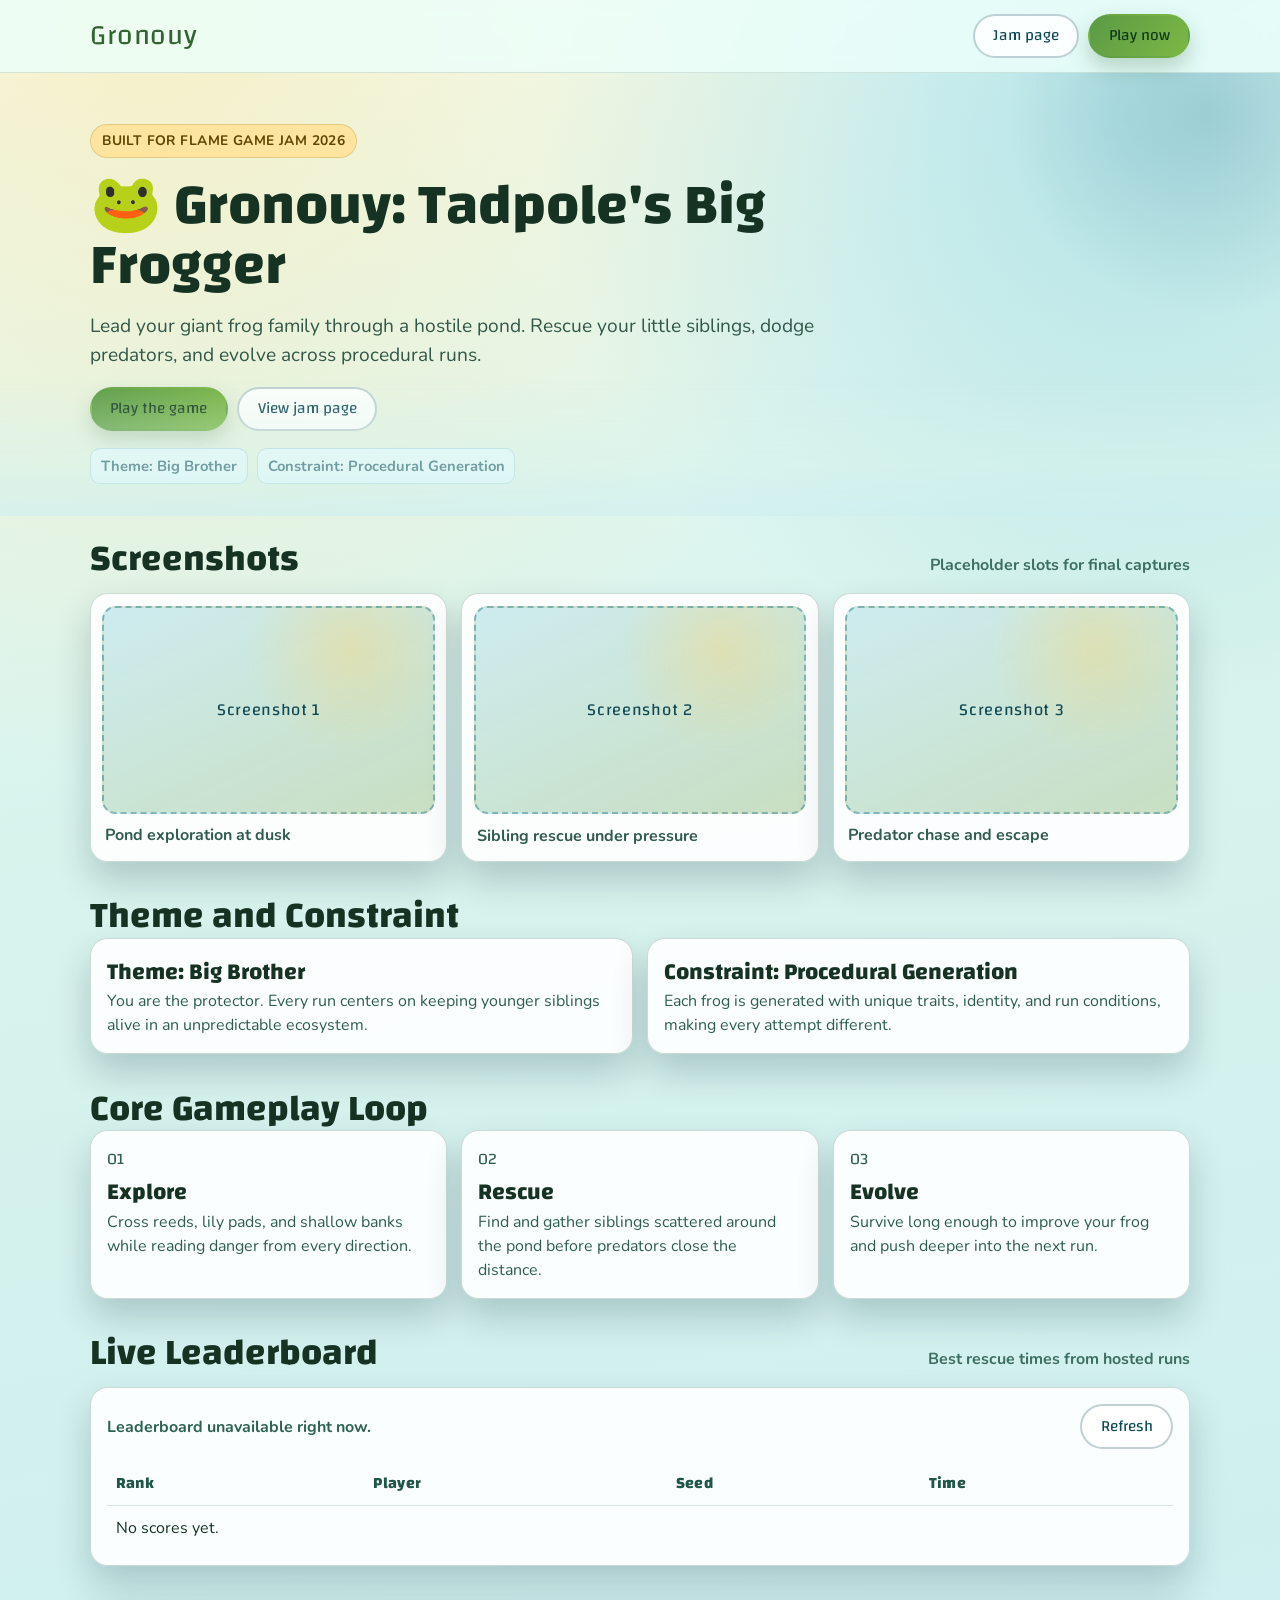
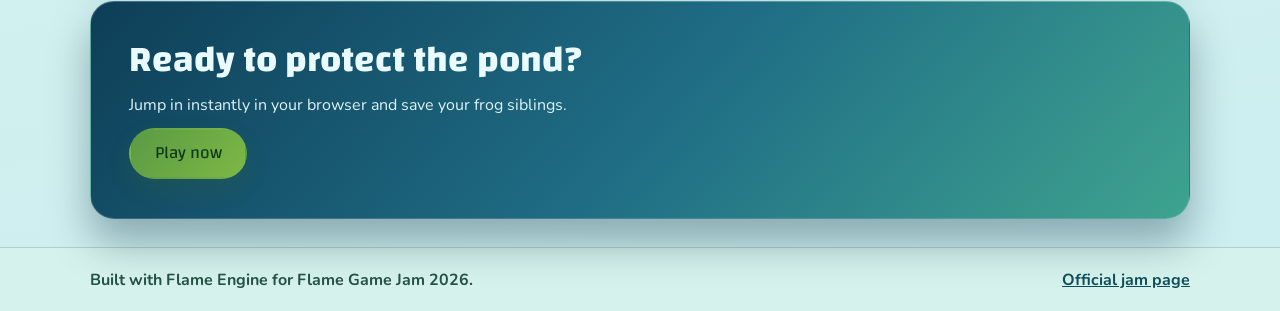
==== commit c0c0dcac: "feat: add seed to leaderboard payload and UI" ====
--- a/landing/index.html
+++ b/landing/index.html
@@ -119,12 +119,13 @@
                 <tr>
                   <th scope="col">Rank</th>
                   <th scope="col">Player</th>
+                  <th scope="col">Seed</th>
                   <th scope="col">Time</th>
                 </tr>
               </thead>
               <tbody id="leaderboard-rows">
                 <tr>
-                  <td colspan="3">No scores yet.</td>
+                  <td colspan="4">No scores yet.</td>
                 </tr>
               </tbody>
             </table>
--- a/landing/style.css
+++ b/landing/style.css
@@ -314,7 +314,7 @@
 .leaderboard-table {
   width: 100%;
   border-collapse: collapse;
-  min-width: 340px;
+  min-width: 420px;
 }
 
 .leaderboard-table th,
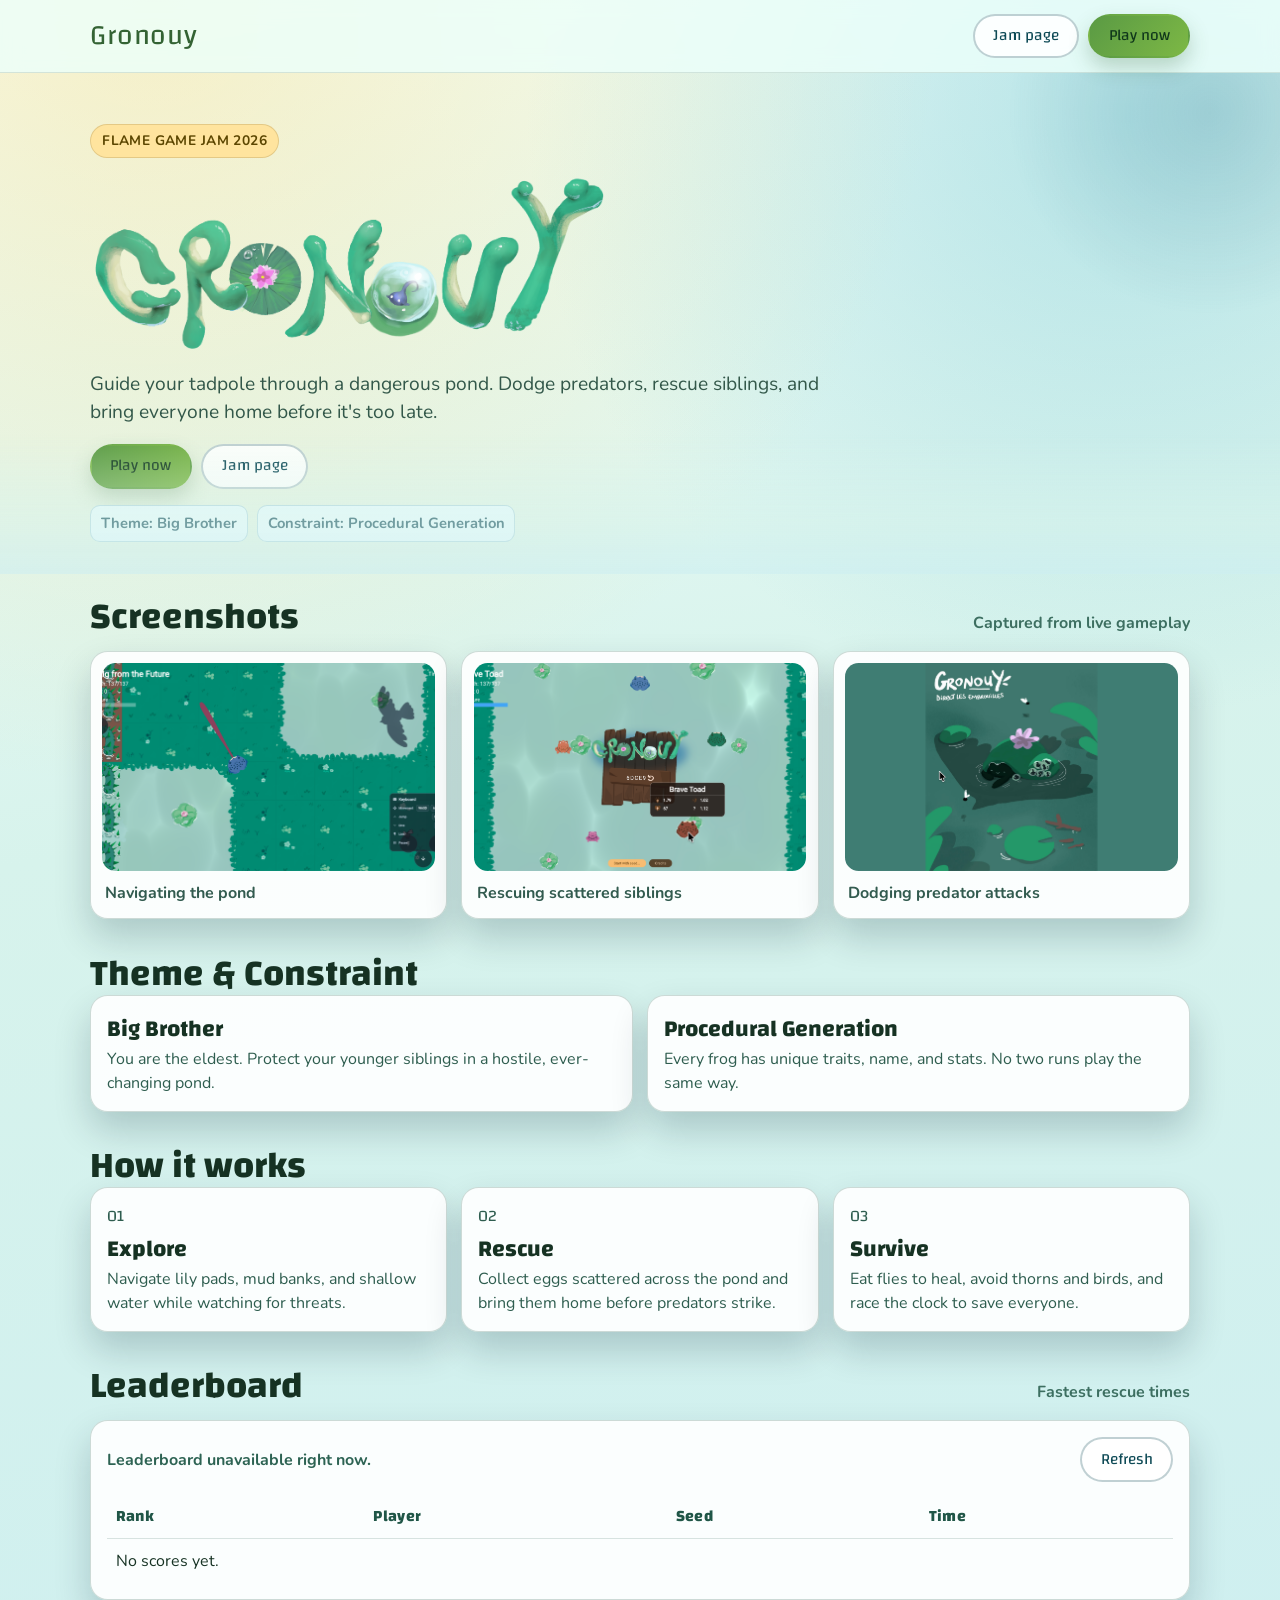
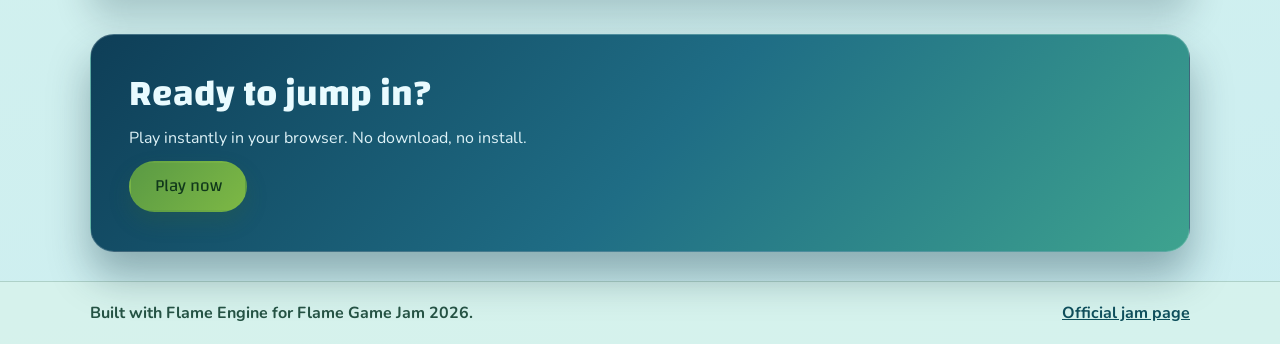
==== commit c933b56e: "feat(landing): add real screenshots and title art" ====
--- a/landing/index.html
+++ b/landing/index.html
@@ -1,154 +1,243 @@
-<!DOCTYPE html>
+<!doctype html>
 <html lang="en">
-<head>
-  <meta charset="UTF-8">
-  <meta name="viewport" content="width=device-width, initial-scale=1.0">
-  <title>Gronouy: Tadpole's Big Frogger</title>
-  <meta name="description" content="Protect your frog siblings in a hostile pond. A procedural survival roguelite built for Flame Game Jam 2026.">
-  <link rel="preconnect" href="https://fonts.googleapis.com">
-  <link rel="preconnect" href="https://fonts.gstatic.com" crossorigin>
-  <link href="https://fonts.googleapis.com/css2?family=Changa:wght@500;700&family=Nunito:wght@400;600;700&display=swap" rel="stylesheet">
-  <link rel="stylesheet" href="style.css">
-</head>
-<body>
-  <header class="site-header">
-    <div class="container header-row">
-      <a class="brand" href="./">Gronouy</a>
-      <nav class="header-nav" aria-label="Primary navigation">
-        <a class="btn btn-secondary" href="https://itch.io/jam/flame-game-jam-2026" target="_blank" rel="noopener noreferrer">Jam page</a>
-        <a class="btn btn-primary" href="play/">Play now</a>
-      </nav>
-    </div>
-  </header>
-
-  <main>
-    <section class="hero section-reveal">
-      <div class="container hero-grid">
-        <div class="hero-content">
-          <p class="jam-badge">Built for Flame Game Jam 2026</p>
-          <h1>🐸 Gronouy: Tadpole's Big Frogger</h1>
-          <p class="hero-copy">Lead your giant frog family through a hostile pond. Rescue your little siblings, dodge predators, and evolve across procedural runs.</p>
-          <div class="hero-actions">
-            <a class="btn btn-primary" href="play/">Play the game</a>
-            <a class="btn btn-secondary" href="https://itch.io/jam/flame-game-jam-2026" target="_blank" rel="noopener noreferrer">View jam page</a>
-          </div>
-          <div class="hero-meta" aria-label="Game jam choices">
-            <span>Theme: Big Brother</span>
-            <span>Constraint: Procedural Generation</span>
-          </div>
-        </div>
+  <head>
+    <meta charset="UTF-8" />
+    <meta name="viewport" content="width=device-width, initial-scale=1.0" />
+    <title>Gronouy: Tadpole's Big Frogger</title>
+    <meta
+      name="description"
+      content="Protect your frog siblings in a hostile pond. A procedural survival roguelite built for Flame Game Jam 2026."
+    />
+    <link rel="preconnect" href="https://fonts.googleapis.com" />
+    <link rel="preconnect" href="https://fonts.gstatic.com" crossorigin />
+    <link
+      href="https://fonts.googleapis.com/css2?family=Changa:wght@500;700&family=Nunito:wght@400;600;700&display=swap"
+      rel="stylesheet"
+    />
+    <link rel="stylesheet" href="style.css" />
+  </head>
+  <body>
+    <header class="site-header">
+      <div class="container header-row">
+        <a class="brand" href="./">Gronouy</a>
+        <nav class="header-nav" aria-label="Primary navigation">
+          <a
+            class="btn btn-secondary"
+            href="https://itch.io/jam/flame-game-jam-2026"
+            target="_blank"
+            rel="noopener noreferrer"
+            >Jam page</a
+          >
+          <a class="btn btn-primary" href="play/">Play now</a>
+        </nav>
       </div>
-    </section>
-
-    <section class="section section-reveal" aria-labelledby="screenshots-title">
-      <div class="container">
-        <div class="section-head">
-          <h2 id="screenshots-title">Screenshots</h2>
-          <p>Placeholder slots for final captures</p>
-        </div>
-        <div class="screenshots-grid">
-          <figure class="panel screenshot-card">
-            <div class="screenshot-placeholder" role="img" aria-label="Placeholder screenshot one">Screenshot 1</div>
-            <figcaption>Pond exploration at dusk</figcaption>
-          </figure>
-          <figure class="panel screenshot-card">
-            <div class="screenshot-placeholder" role="img" aria-label="Placeholder screenshot two">Screenshot 2</div>
-            <figcaption>Sibling rescue under pressure</figcaption>
-          </figure>
-          <figure class="panel screenshot-card">
-            <div class="screenshot-placeholder" role="img" aria-label="Placeholder screenshot three">Screenshot 3</div>
-            <figcaption>Predator chase and escape</figcaption>
-          </figure>
-        </div>
+    </header>
+
+    <main>
+      <section class="hero section-reveal">
+        <div class="container hero-grid">
+          <div class="hero-content">
+            <p class="jam-badge">Flame Game Jam 2026</p>
+            <img
+              class="hero-title-art"
+              src="images/title.png"
+              alt="Gronouy: Tadpole's Big Frogger"
+              width="2407"
+              height="825"
+            />
+            <p class="hero-copy">
+              Guide your tadpole through a dangerous pond. Dodge predators,
+              rescue siblings, and bring everyone home before it's too late.
+            </p>
+            <div class="hero-actions">
+              <a class="btn btn-primary" href="play/">Play now</a>
+              <a
+                class="btn btn-secondary"
+                href="https://itch.io/jam/flame-game-jam-2026"
+                target="_blank"
+                rel="noopener noreferrer"
+                >Jam page</a
+              >
+            </div>
+            <div class="hero-meta" aria-label="Game jam choices">
+              <span>Theme: Big Brother</span>
+              <span>Constraint: Procedural Generation</span>
+            </div>
+          </div>
+        </div>
+      </section>
+
+      <section
+        class="section section-reveal"
+        aria-labelledby="screenshots-title"
+      >
+        <div class="container">
+          <div class="section-head">
+            <h2 id="screenshots-title">Screenshots</h2>
+            <p>Captured from live gameplay</p>
+          </div>
+          <div class="screenshots-grid">
+            <figure class="panel screenshot-card">
+              <img
+                class="screenshot-img"
+                src="images/screenshot-2.png"
+                alt="Navigating the pond at dusk"
+                loading="lazy"
+                width="1920"
+                height="1080"
+              />
+              <figcaption>Navigating the pond</figcaption>
+            </figure>
+            <figure class="panel screenshot-card">
+              <img
+                class="screenshot-img"
+                src="images/screenshot-3.png"
+                alt="Rescuing siblings scattered around the pond"
+                loading="lazy"
+                width="1920"
+                height="1080"
+              />
+              <figcaption>Rescuing scattered siblings</figcaption>
+            </figure>
+            <figure class="panel screenshot-card">
+              <img
+                class="screenshot-img"
+                src="images/screenshot-1.png"
+                alt="Dodging a predator attack"
+                loading="lazy"
+                width="1920"
+                height="1080"
+              />
+              <figcaption>Dodging predator attacks</figcaption>
+            </figure>
+          </div>
+        </div>
+      </section>
+
+      <section class="section section-reveal" aria-labelledby="theme-title">
+        <div class="container">
+          <h2 id="theme-title">Theme &amp; Constraint</h2>
+          <div class="info-grid">
+            <article class="panel info-card">
+              <h3>Big Brother</h3>
+              <p>
+                You are the eldest. Protect your younger siblings in a hostile,
+                ever-changing pond.
+              </p>
+            </article>
+            <article class="panel info-card">
+              <h3>Procedural Generation</h3>
+              <p>
+                Every frog has unique traits, name, and stats. No two runs play
+                the same way.
+              </p>
+            </article>
+          </div>
+        </div>
+      </section>
+
+      <section class="section section-reveal" aria-labelledby="loop-title">
+        <div class="container">
+          <h2 id="loop-title">How it works</h2>
+          <div class="loop-grid">
+            <article class="panel loop-step">
+              <p class="step-label">01</p>
+              <h3>Explore</h3>
+              <p>
+                Navigate lily pads, mud banks, and shallow water while watching
+                for threats.
+              </p>
+            </article>
+            <article class="panel loop-step">
+              <p class="step-label">02</p>
+              <h3>Rescue</h3>
+              <p>
+                Collect eggs scattered across the pond and bring them home
+                before predators strike.
+              </p>
+            </article>
+            <article class="panel loop-step">
+              <p class="step-label">03</p>
+              <h3>Survive</h3>
+              <p>
+                Eat flies to heal, avoid thorns and birds, and race the clock to
+                save everyone.
+              </p>
+            </article>
+          </div>
+        </div>
+      </section>
+
+      <section
+        class="section section-reveal"
+        aria-labelledby="leaderboard-title"
+      >
+        <div class="container">
+          <div class="section-head">
+            <h2 id="leaderboard-title">Leaderboard</h2>
+            <p>Fastest rescue times</p>
+          </div>
+          <div class="panel leaderboard-panel">
+            <div class="leaderboard-header">
+              <p
+                id="leaderboard-status"
+                class="leaderboard-status"
+                aria-live="polite"
+              >
+                Loading latest scores...
+              </p>
+              <button
+                id="leaderboard-refresh"
+                class="btn btn-secondary"
+                type="button"
+              >
+                Refresh
+              </button>
+            </div>
+            <div class="leaderboard-table-wrap">
+              <table class="leaderboard-table">
+                <thead>
+                  <tr>
+                    <th scope="col">Rank</th>
+                    <th scope="col">Player</th>
+                    <th scope="col">Seed</th>
+                    <th scope="col">Time</th>
+                  </tr>
+                </thead>
+                <tbody id="leaderboard-rows">
+                  <tr>
+                    <td colspan="4">No scores yet.</td>
+                  </tr>
+                </tbody>
+              </table>
+            </div>
+          </div>
+        </div>
+      </section>
+
+      <section
+        class="section final-cta section-reveal"
+        aria-labelledby="cta-title"
+      >
+        <div class="container cta-shell">
+          <h2 id="cta-title">Ready to jump in?</h2>
+          <p>Play instantly in your browser. No download, no install.</p>
+          <a class="btn btn-primary btn-large" href="play/">Play now</a>
+        </div>
+      </section>
+    </main>
+
+    <footer class="site-footer">
+      <div class="container footer-row">
+        <p>Built with Flame Engine for Flame Game Jam 2026.</p>
+        <a
+          href="https://itch.io/jam/flame-game-jam-2026"
+          target="_blank"
+          rel="noopener noreferrer"
+          >Official jam page</a
+        >
       </div>
-    </section>
-
-    <section class="section section-reveal" aria-labelledby="theme-title">
-      <div class="container">
-        <h2 id="theme-title">Theme and Constraint</h2>
-        <div class="info-grid">
-          <article class="panel info-card">
-            <h3>Theme: Big Brother</h3>
-            <p>You are the protector. Every run centers on keeping younger siblings alive in an unpredictable ecosystem.</p>
-          </article>
-          <article class="panel info-card">
-            <h3>Constraint: Procedural Generation</h3>
-            <p>Each frog is generated with unique traits, identity, and run conditions, making every attempt different.</p>
-          </article>
-        </div>
-      </div>
-    </section>
-
-    <section class="section section-reveal" aria-labelledby="loop-title">
-      <div class="container">
-        <h2 id="loop-title">Core Gameplay Loop</h2>
-        <div class="loop-grid">
-          <article class="panel loop-step">
-            <p class="step-label">01</p>
-            <h3>Explore</h3>
-            <p>Cross reeds, lily pads, and shallow banks while reading danger from every direction.</p>
-          </article>
-          <article class="panel loop-step">
-            <p class="step-label">02</p>
-            <h3>Rescue</h3>
-            <p>Find and gather siblings scattered around the pond before predators close the distance.</p>
-          </article>
-          <article class="panel loop-step">
-            <p class="step-label">03</p>
-            <h3>Evolve</h3>
-            <p>Survive long enough to improve your frog and push deeper into the next run.</p>
-          </article>
-        </div>
-      </div>
-    </section>
-
-    <section class="section section-reveal" aria-labelledby="leaderboard-title">
-      <div class="container">
-        <div class="section-head">
-          <h2 id="leaderboard-title">Live Leaderboard</h2>
-          <p>Best rescue times from hosted runs</p>
-        </div>
-        <div class="panel leaderboard-panel">
-          <div class="leaderboard-header">
-            <p id="leaderboard-status" class="leaderboard-status" aria-live="polite">Loading latest scores...</p>
-            <button id="leaderboard-refresh" class="btn btn-secondary" type="button">Refresh</button>
-          </div>
-          <div class="leaderboard-table-wrap">
-            <table class="leaderboard-table">
-              <thead>
-                <tr>
-                  <th scope="col">Rank</th>
-                  <th scope="col">Player</th>
-                  <th scope="col">Seed</th>
-                  <th scope="col">Time</th>
-                </tr>
-              </thead>
-              <tbody id="leaderboard-rows">
-                <tr>
-                  <td colspan="4">No scores yet.</td>
-                </tr>
-              </tbody>
-            </table>
-          </div>
-        </div>
-      </div>
-    </section>
-
-    <section class="section final-cta section-reveal" aria-labelledby="cta-title">
-      <div class="container cta-shell">
-        <h2 id="cta-title">Ready to protect the pond?</h2>
-        <p>Jump in instantly in your browser and save your frog siblings.</p>
-        <a class="btn btn-primary btn-large" href="play/">Play now</a>
-      </div>
-    </section>
-  </main>
-
-  <footer class="site-footer">
-    <div class="container footer-row">
-      <p>Built with Flame Engine for Flame Game Jam 2026.</p>
-      <a href="https://itch.io/jam/flame-game-jam-2026" target="_blank" rel="noopener noreferrer">Official jam page</a>
-    </div>
-  </footer>
-  <script src="leaderboard.js" defer></script>
-</body>
+    </footer>
+    <script src="leaderboard.js" defer></script>
+  </body>
 </html>
--- a/landing/style.css
+++ b/landing/style.css
@@ -263,19 +263,19 @@
   padding: 0.7rem;
 }
 
-.screenshot-placeholder {
+.screenshot-img {
+  width: 100%;
+  height: auto;
   aspect-ratio: 16 / 10;
+  object-fit: cover;
   border-radius: 0.85rem;
-  border: 2px dashed rgba(17, 104, 116, 0.4);
-  background:
-    radial-gradient(circle at 75% 20%, rgba(255, 213, 106, 0.35), transparent 35%),
-    linear-gradient(155deg, rgba(119, 200, 213, 0.35), rgba(90, 154, 68, 0.32));
-  color: #0f4752;
-  display: grid;
-  place-items: center;
-  font-family: "Changa", sans-serif;
-  letter-spacing: 0.04em;
-  font-size: 1.05rem;
+  display: block;
+}
+
+.hero-title-art {
+  width: min(100%, 520px);
+  height: auto;
+  display: block;
 }
 
 figcaption {
